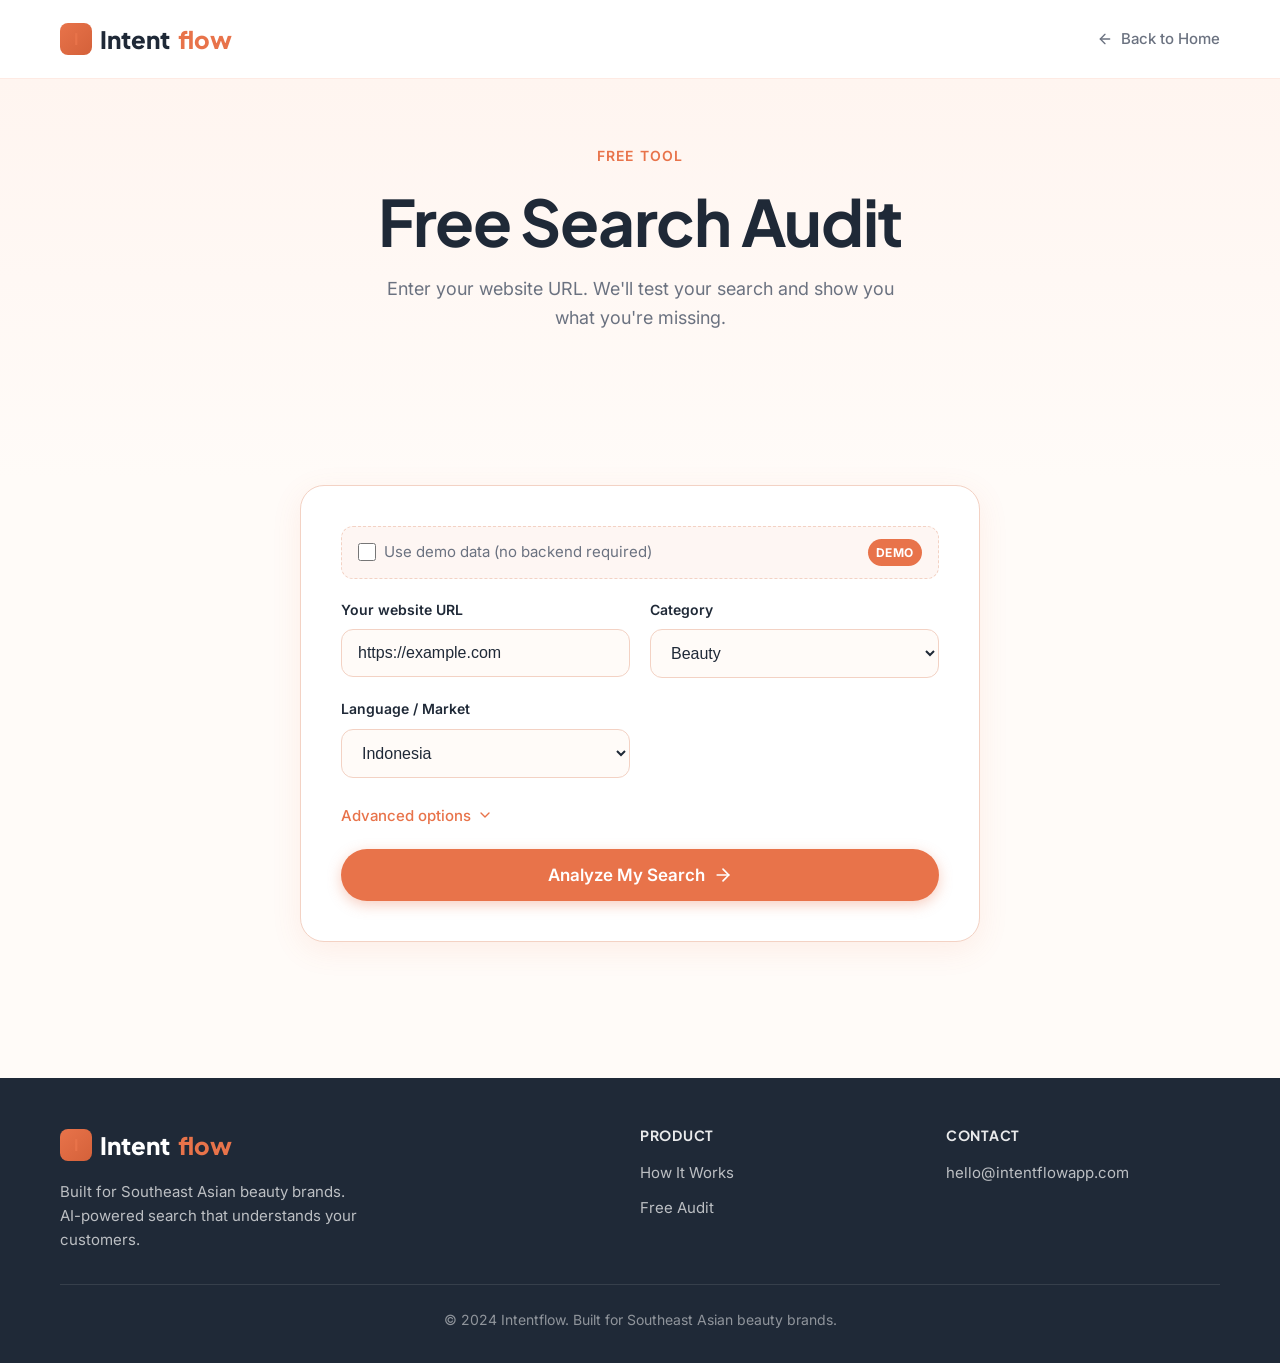
==== audit/index.html @ 1bde2cbb "Update contact email to hello@intentflowapp.com" ====
<!DOCTYPE html>
<html lang="en">
<head>
  <meta charset="UTF-8">
  <meta name="viewport" content="width=device-width, initial-scale=1.0">
  <meta name="description" content="Free search audit for your D2C store. See what your customers can't find and how AI search fixes it.">
  <meta name="keywords" content="search audit, D2C audit, AI search, beauty search">
  <meta name="author" content="Intentflow">
  <meta name="robots" content="index, follow">
  <meta property="og:title" content="Free Search Audit - Intentflow">
  <meta property="og:description" content="Analyze your on-site search performance in seconds.">
  <meta property="og:type" content="website">
  <meta property="og:url" content="https://intentflow.io/audit/">
  <link rel="canonical" href="https://intentflow.io/audit/">
  <link rel="preconnect" href="https://fonts.googleapis.com">
  <link rel="preconnect" href="https://fonts.gstatic.com" crossorigin>
  <link href="https://fonts.googleapis.com/css2?family=Inter:wght@400;500;600;700&family=Plus+Jakarta+Sans:wght@500;600;700;800&display=swap" rel="stylesheet">
  <link rel="stylesheet" href="../css/style.css">
  <style>
    /* Audit page specific styles */
    .audit-header {
      padding: 1.25rem 0;
      border-bottom: 1px solid var(--border-light);
      background: var(--card);
    }

    .audit-header .container {
      display: flex;
      align-items: center;
      justify-content: space-between;
    }

    .back-link {
      display: inline-flex;
      align-items: center;
      gap: 0.5rem;
      font-size: 0.9375rem;
      font-weight: 500;
      color: var(--text-light);
      transition: var(--transition);
    }

    .back-link:hover {
      color: var(--primary);
    }

    .audit-page {
      padding-top: 0;
      min-height: auto;
      background: linear-gradient(180deg, var(--bg-warm) 0%, var(--bg) 40%);
    }

    .audit-hero {
      text-align: center;
      padding: 4rem 0 2.5rem;
    }

    .audit-hero h1 {
      margin-bottom: 0.75rem;
    }

    .audit-hero p {
      font-size: 1.125rem;
      max-width: 520px;
      margin: 0 auto;
    }

    .audit-card {
      background: var(--card);
      border-radius: var(--radius-lg);
      padding: 2rem 1.5rem;
      box-shadow: var(--shadow);
      border: 1px solid var(--border);
      max-width: 680px;
      margin: 0 auto 1.5rem;
    }

    @media (min-width: 768px) {
      .audit-card {
        padding: 2.5rem;
      }
    }

    .demo-toggle {
      display: flex;
      align-items: center;
      gap: 0.5rem;
      margin-bottom: 1.25rem;
      padding: 0.75rem 1rem;
      background: var(--primary-soft);
      border: 1px dashed var(--border);
      border-radius: var(--radius-sm);
      font-size: 0.9375rem;
      color: var(--text-light);
    }

    .demo-toggle input[type="checkbox"] {
      width: 18px;
      height: 18px;
      accent-color: var(--primary);
      cursor: pointer;
    }

    .demo-toggle label {
      cursor: pointer;
      margin: 0;
    }

    .demo-badge {
      display: inline-flex;
      align-items: center;
      gap: 0.35rem;
      background: var(--primary);
      color: white;
      font-size: 0.75rem;
      font-weight: 700;
      text-transform: uppercase;
      letter-spacing: 0.05em;
      padding: 0.25rem 0.5rem;
      border-radius: 100px;
    }

    .advanced-toggle {
      display: inline-flex;
      align-items: center;
      gap: 0.35rem;
      font-size: 0.9375rem;
      font-weight: 500;
      color: var(--primary);
      cursor: pointer;
      margin: 0.5rem 0 1rem;
      background: none;
      border: none;
      padding: 0;
    }

    .advanced-fields {
      display: none;
      animation: slideDown 0.3s ease;
    }

    .advanced-fields.active {
      display: block;
    }

    @keyframes slideDown {
      from {
        opacity: 0;
        transform: translateY(-8px);
      }
      to {
        opacity: 1;
        transform: translateY(0);
      }
    }

    .analyze-btn {
      width: 100%;
      margin-top: 0.5rem;
    }

    /* Progress section */
    .progress-section {
      display: none;
      max-width: 680px;
      margin: 0 auto 1.5rem;
      animation: fadeIn 0.4s ease;
    }

    .progress-section.active {
      display: block;
    }

    @keyframes fadeIn {
      from { opacity: 0; transform: translateY(12px); }
      to { opacity: 1; transform: translateY(0); }
    }

    .progress-card {
      background: var(--card);
      border-radius: var(--radius-lg);
      padding: 1.75rem 1.5rem;
      box-shadow: var(--shadow);
      border: 1px solid var(--border);
    }

    .progress-header {
      display: flex;
      align-items: center;
      justify-content: space-between;
      margin-bottom: 1rem;
    }

    .progress-title {
      font-weight: 700;
      color: var(--text);
    }

    .progress-count {
      font-size: 0.875rem;
      color: var(--text-light);
      font-weight: 600;
    }

    .progress-bar {
      width: 100%;
      height: 10px;
      background: var(--bg);
      border-radius: 100px;
      overflow: hidden;
      margin-bottom: 1.25rem;
    }

    .progress-fill {
      height: 100%;
      background: linear-gradient(90deg, var(--primary) 0%, var(--primary-dark) 100%);
      border-radius: 100px;
      transition: width 0.4s cubic-bezier(0.4, 0, 0.2, 1);
      width: 0%;
    }

    .current-query {
      display: flex;
      align-items: center;
      gap: 0.75rem;
      margin-bottom: 1.25rem;
      padding: 0.875rem 1rem;
      background: var(--bg);
      border-radius: var(--radius-sm);
      border: 1px solid var(--border-light);
    }

    .query-spinner {
      width: 20px;
      height: 20px;
      border: 2px solid var(--border);
      border-top-color: var(--primary);
      border-radius: 50%;
      animation: spin 0.8s linear infinite;
      flex-shrink: 0;
    }

    .current-query-text {
      font-size: 0.9375rem;
      color: var(--text);
    }

    .current-query-text strong {
      color: var(--primary);
    }

    .tested-queries {
      display: grid;
      grid-template-columns: repeat(2, 1fr);
      gap: 0.75rem;
    }

    @media (min-width: 768px) {
      .tested-queries {
        grid-template-columns: repeat(3, 1fr);
      }
    }

    .query-chip {
      display: flex;
      align-items: center;
      gap: 0.5rem;
      padding: 0.5rem 0.75rem;
      background: var(--bg);
      border-radius: var(--radius-sm);
      font-size: 0.8125rem;
      color: var(--text);
      border: 1px solid var(--border-light);
      transition: var(--transition);
      opacity: 0;
      transform: scale(0.95);
    }

    .query-chip.active {
      opacity: 1;
      transform: scale(1);
    }

    .query-chip.found {
      background: rgba(34, 197, 94, 0.08);
      border-color: rgba(34, 197, 94, 0.2);
    }

    .query-chip.missing {
      background: rgba(220, 38, 38, 0.06);
      border-color: rgba(220, 38, 38, 0.15);
    }

    .query-chip .icon {
      font-size: 0.875rem;
    }

    /* Results section */
    .results-section {
      display: none;
      max-width: 900px;
      margin: 0 auto;
      animation: fadeIn 0.5s ease;
    }

    .results-section.active {
      display: block;
    }

    .score-board {
      display: flex;
      flex-direction: column;
      align-items: center;
      justify-content: center;
      gap: 1.5rem;
      padding: 2rem 1.5rem;
      background: var(--card);
      border-radius: var(--radius-lg);
      box-shadow: var(--shadow);
      border: 1px solid var(--border);
      margin-bottom: 1.5rem;
    }

    @media (min-width: 768px) {
      .score-board {
        flex-direction: row;
        gap: 2.5rem;
      }
    }

    .score-circle {
      width: 160px;
      height: 160px;
      border-radius: 50%;
      display: flex;
      flex-direction: column;
      align-items: center;
      justify-content: center;
      text-align: center;
      border: 8px solid;
      flex-shrink: 0;
    }

    .score-circle.low {
      border-color: #FEE2E2;
      background: #FEF2F2;
    }

    .score-circle.low .score-value {
      color: #DC2626;
    }

    .score-circle.high {
      border-color: #D1FAE5;
      background: #ECFDF5;
    }

    .score-circle.high .score-value {
      color: #059669;
    }

    .score-value {
      font-family: var(--font-display);
      font-size: 3rem;
      font-weight: 800;
      line-height: 1;
    }

    .score-label {
      font-size: 0.875rem;
      font-weight: 600;
      color: var(--text-light);
      margin-top: 0.5rem;
    }

    .score-arrow {
      font-size: 2.5rem;
      color: var(--primary);
      display: flex;
      align-items: center;
    }

    .score-improvement {
      text-align: center;
    }

    .score-improvement .value {
      font-family: var(--font-display);
      font-size: 2rem;
      font-weight: 800;
      color: var(--primary);
    }

    .score-improvement .label {
      font-size: 0.875rem;
      color: var(--text-light);
      font-weight: 600;
    }

    .result-summary-card {
      background: var(--card);
      border-radius: var(--radius);
      padding: 1.5rem;
      box-shadow: var(--shadow-sm);
      border: 1px solid var(--border);
      margin-bottom: 1.5rem;
    }

    .result-summary-card h3 {
      margin-bottom: 0.75rem;
      font-size: 1.125rem;
    }

    .result-summary-card p {
      font-size: 0.9375rem;
      color: var(--text-light);
    }

    /* Matrix table */
    .matrix-section {
      background: var(--card);
      border-radius: var(--radius-lg);
      padding: 1.5rem;
      box-shadow: var(--shadow);
      border: 1px solid var(--border);
      margin-bottom: 1.5rem;
      overflow: hidden;
    }

    .matrix-section h3 {
      margin-bottom: 1.25rem;
    }

    .matrix-table {
      width: 100%;
      border-collapse: collapse;
      font-size: 0.875rem;
    }

    .matrix-table th,
    .matrix-table td {
      padding: 0.875rem 0.75rem;
      text-align: left;
      border-bottom: 1px solid var(--border-light);
    }

    .matrix-table th {
      font-weight: 700;
      color: var(--text);
      background: var(--bg);
      font-size: 0.8125rem;
      text-transform: uppercase;
      letter-spacing: 0.03em;
    }

    .matrix-table tr.highlight {
      background: #FEF2F2;
    }

    .matrix-table tr.highlight td {
      border-bottom-color: #FECACA;
    }

    .matrix-table td {
      color: var(--text-light);
    }

    .matrix-table .query-cell {
      font-weight: 600;
      color: var(--text);
    }

    .type-badge {
      display: inline-block;
      padding: 0.25rem 0.5rem;
      border-radius: 100px;
      font-size: 0.75rem;
      font-weight: 600;
    }

    .type-brand {
      background: rgba(232, 115, 74, 0.12);
      color: var(--primary-dark);
    }

    .type-category {
      background: rgba(59, 130, 246, 0.12);
      color: #1D4ED8;
    }

    .type-scenario {
      background: rgba(16, 185, 129, 0.12);
      color: #047857;
    }

    .status-found {
      color: #059669;
      font-weight: 600;
    }

    .status-missing {
      color: #DC2626;
      font-weight: 600;
    }

    .enhanced-info {
      max-width: 180px;
      white-space: nowrap;
      overflow: hidden;
      text-overflow: ellipsis;
    }

    @media (max-width: 767px) {
      .matrix-table {
        font-size: 0.8125rem;
      }

      .matrix-table th,
      .matrix-table td {
        padding: 0.75rem 0.5rem;
      }

      .enhanced-info {
        max-width: 100px;
      }
    }

    /* Action section */
    .action-section {
      display: none;
      background: linear-gradient(135deg, var(--primary) 0%, var(--primary-dark) 100%);
      border-radius: var(--radius-lg);
      padding: 2.5rem 1.5rem;
      color: white;
      text-align: center;
      margin-bottom: 3rem;
      animation: fadeIn 0.5s ease;
    }

    .action-section.active {
      display: block;
    }

    .action-section h2 {
      color: white;
      margin-bottom: 0.75rem;
    }

    .action-section p {
      color: rgba(255, 255, 255, 0.85);
      margin-bottom: 1.5rem;
    }

    .action-form {
      display: flex;
      flex-direction: column;
      gap: 0.75rem;
      max-width: 420px;
      margin: 0 auto;
    }

    @media (min-width: 768px) {
      .action-form {
        flex-direction: row;
      }
    }

    .action-form input {
      flex: 1;
      padding: 0.875rem 1rem;
      border: none;
      border-radius: 100px;
      font-size: 1rem;
      outline: none;
    }

    .action-form input::placeholder {
      color: var(--text-muted);
    }

    .action-form button {
      padding: 0.875rem 1.5rem;
      background: white;
      color: var(--primary);
      border-radius: 100px;
      font-weight: 700;
      font-size: 1rem;
      transition: var(--transition);
      white-space: nowrap;
    }

    .action-form button:hover {
      transform: translateY(-2px);
      box-shadow: 0 6px 20px rgba(0, 0, 0, 0.15);
    }

    .action-note {
      font-size: 0.8125rem;
      color: rgba(255, 255, 255, 0.7);
      margin-top: 1rem;
    }

    .action-message {
      margin-top: 1rem;
      padding: 0.75rem 1rem;
      border-radius: var(--radius-sm);
      font-weight: 500;
      display: none;
    }

    .action-message.success {
      display: block;
      background: rgba(255, 255, 255, 0.2);
    }

    .action-message.error {
      display: block;
      background: rgba(220, 38, 38, 0.3);
    }

    /* Demo banner */
    .demo-banner {
      display: none;
      background: linear-gradient(90deg, #FEF3C7 0%, #FDE68A 100%);
      border: 1px solid #F59E0B;
      border-radius: var(--radius-sm);
      padding: 0.75rem 1rem;
      margin-bottom: 1.5rem;
      font-size: 0.9375rem;
      color: #92400E;
      font-weight: 500;
    }

    .demo-banner.active {
      display: block;
    }

    /* Enhanced results product cards */
    .enhanced-cards-section {
      margin-top: 2rem;
    }

    .enhanced-cards-section h3 {
      margin-bottom: 1rem;
      font-size: 1.25rem;
    }

    .enhanced-query-group {
      margin-bottom: 2rem;
    }

    .enhanced-query-title {
      font-size: 1rem;
      font-weight: 600;
      margin-bottom: 0.75rem;
      color: var(--text);
    }

    .enhanced-cards-grid {
      display: grid;
      grid-template-columns: repeat(auto-fill, minmax(180px, 1fr));
      gap: 1rem;
    }

    .enhanced-product-card {
      position: relative;
      background: var(--card);
      border: 1px solid var(--border);
      border-radius: var(--radius-md);
      overflow: hidden;
      box-shadow: var(--shadow-sm);
      transition: transform 0.2s, box-shadow 0.2s;
    }

    .enhanced-product-card:hover {
      transform: translateY(-2px);
      box-shadow: var(--shadow);
    }

    .enhanced-product-image {
      width: 100%;
      height: 140px;
      object-fit: cover;
      background: #f3f4f6;
      display: block;
    }

    .enhanced-product-body {
      padding: 0.875rem;
    }

    .enhanced-product-title {
      font-size: 0.875rem;
      font-weight: 600;
      margin: 0 0 0.25rem;
      line-height: 1.4;
      display: -webkit-box;
      -webkit-line-clamp: 2;
      -webkit-box-orient: vertical;
      overflow: hidden;
    }

    .enhanced-product-price {
      font-size: 0.9375rem;
      font-weight: 700;
      color: var(--text);
    }

    .ai-optimized-badge {
      position: absolute;
      top: 8px;
      right: 8px;
      background: #FFF3E0;
      color: #E8734A;
      padding: 4px 8px;
      border-radius: 8px;
      font-size: 0.75rem;
      font-weight: 600;
      z-index: 2;
    }
  </style>
  <title>Free Search Audit - Intentflow</title>
</head>
<body>
  <!-- Header -->
  <header class="audit-header">
    <div class="container">
      <a href="../index.html" class="logo">
        <span class="logo-icon">I</span>
        Intent<span>flow</span>
      </a>
      <a href="../index.html" class="back-link">
        <svg width="16" height="16" viewBox="0 0 24 24" fill="none" stroke="currentColor" stroke-width="2" stroke-linecap="round" stroke-linejoin="round">
          <path d="M19 12H5"/>
          <path d="M12 19l-7-7 7-7"/>
        </svg>
        Back to Home
      </a>
    </div>
  </header>

  <main class="audit-page">
    <!-- Hero -->
    <section class="audit-hero">
      <div class="container">
        <span class="section-label">Free Tool</span>
        <h1>Free Search Audit</h1>
        <p>Enter your website URL. We'll test your search and show you what you're missing.</p>
      </div>
    </section>

    <!-- Input Form -->
    <section class="audit-input" id="audit">
      <div class="container">
        <div class="audit-card">
          <div class="demo-toggle">
            <input type="checkbox" id="demoMode" name="demoMode">
            <label for="demoMode">Use demo data (no backend required)</label>
            <span class="demo-badge" style="margin-left: auto;">Demo</span>
          </div>

          <form id="auditForm">
            <div class="form-row">
              <div class="form-group" style="flex: 2;">
                <label for="siteUrl">Your website URL</label>
                <input type="url" id="siteUrl" name="siteUrl" placeholder="https://yourstore.com" required value="https://example.com">
              </div>
              <div class="form-group">
                <label for="category">Category</label>
                <select id="category" name="category" required>
                  <option value="beauty" selected>Beauty</option>
                  <option value="fashion">Fashion</option>
                  <option value="home">Home & Living</option>
                </select>
              </div>
            </div>

            <div class="form-row">
              <div class="form-group">
                <label for="market">Language / Market</label>
                <select id="market" name="market" required>
                  <option value="id" selected>Indonesia</option>
                  <option value="th">Thailand</option>
                  <option value="vn">Vietnam</option>
                </select>
              </div>
              <div class="form-group" style="display: none;">
                <label for="apiEndpoint">API Endpoint</label>
                <input type="url" id="apiEndpoint" name="apiEndpoint" value="https://intentflow-engine-production.up.railway.app/api/audit/report" placeholder="https://your-api.com/api/audit/report">
              </div>
            </div>

            <button type="button" class="advanced-toggle" id="advancedToggle">
              <span>Advanced options</span>
              <svg width="16" height="16" viewBox="0 0 24 24" fill="none" stroke="currentColor" stroke-width="2" stroke-linecap="round" stroke-linejoin="round" class="advanced-icon">
                <path d="M6 9l6 6 6-6"/>
              </svg>
            </button>

            <div class="advanced-fields" id="advancedFields">
              <div class="form-group">
                <label for="searchUrlPattern">Search URL Pattern (optional)</label>
                <input type="text" id="searchUrlPattern" name="searchUrlPattern" placeholder="https://yourstore.com/search?q={query}">
                <p style="font-size: 0.812rem; color: var(--text-muted); margin-top: 0.375rem;">Only needed if your search URL differs from the common patterns like /search?q=.</p>
              </div>
            </div>

            <button type="submit" class="btn btn-primary btn-large analyze-btn" id="analyzeBtn">
              Analyze My Search
              <svg width="20" height="20" viewBox="0 0 24 24" fill="none" stroke="currentColor" stroke-width="2" stroke-linecap="round" stroke-linejoin="round">
                <path d="M5 12h14"/>
                <path d="M12 5l7 7-7 7"/>
              </svg>
            </button>
          </form>

          <div class="form-message" id="formMessage" style="margin-top: 1rem;"></div>
        </div>
      </div>
    </section>

    <!-- Progress Section -->
    <section class="progress-section" id="progressSection">
      <div class="container">
        <div class="progress-card">
          <div class="progress-header">
            <span class="progress-title">Analyzing your search...</span>
            <span class="progress-count" id="progressCount">0/13</span>
          </div>
          <div class="progress-bar">
            <div class="progress-fill" id="progressFill"></div>
          </div>
          <div class="current-query" id="currentQuery">
            <div class="query-spinner"></div>
            <span class="current-query-text">Preparing audit...</span>
          </div>
          <div class="tested-queries" id="testedQueries"></div>
        </div>
      </div>
    </section>

    <!-- Results Section -->
    <section class="results-section" id="resultsSection">
      <div class="container">
        <div class="demo-banner" id="demoBanner" style="display: none;">
          ⚠️ Showing demo results. Connect a real backend API to audit your actual website.
        </div>

        <div class="score-board">
          <div class="score-circle low" id="currentScoreCircle">
            <span class="score-value" id="currentScoreValue">-</span>
            <span class="score-label">Current Score</span>
          </div>
          <div class="score-arrow">
            <svg width="48" height="48" viewBox="0 0 24 24" fill="none" stroke="currentColor" stroke-width="2" stroke-linecap="round" stroke-linejoin="round">
              <path d="M5 12h14"/>
              <path d="M12 5l7 7-7 7"/>
            </svg>
          </div>
          <div class="score-circle high" id="enhancedScoreCircle">
            <span class="score-value" id="enhancedScoreValue">-</span>
            <span class="score-label">Enhanced Score</span>
          </div>
          <div class="score-improvement">
            <div class="value" id="improvementValue">-</div>
            <div class="label">Improvement</div>
          </div>
        </div>

        <div class="result-summary-card">
          <h3>Word Library Estimate</h3>
          <p id="libraryEstimate">Calculating...</p>
        </div>

        <div class="matrix-section">
          <h3>Detailed Test Matrix</h3>
          <div style="overflow-x: auto;">
            <table class="matrix-table">
              <thead>
                <tr>
                  <th>Query</th>
                  <th>Type</th>
                  <th>Original Results</th>
                  <th>Status</th>
                  <th>Enhanced Results</th>
                </tr>
              </thead>
              <tbody id="matrixTableBody"></tbody>
            </table>
          </div>
        </div>

        <div class="enhanced-cards-section" id="enhancedCardsSection">
          <h3>Enhanced Result Previews</h3>
          <div id="enhancedCardsContainer"></div>
        </div>
      </div>
    </section>

    <!-- Action Section -->
    <section class="action-section" id="actionSection">
      <div class="container">
        <h2>Want to fix this?</h2>
        <p>We'll email you the complete report with actionable recommendations.</p>
        <form class="action-form" id="actionForm">
          <input type="email" id="reportEmail" placeholder="you@company.com" required>
          <button type="submit" id="sendReportBtn">Send Me the Full Report</button>
        </form>
        <p class="action-note">No spam. Unsubscribe anytime.</p>
        <div class="action-message" id="actionMessage"></div>
      </div>
    </section>
  </main>

  <!-- Footer -->
  <footer class="footer">
    <div class="container">
      <div class="footer-grid">
        <div class="footer-brand">
          <a href="../index.html" class="logo">
            <span class="logo-icon">I</span>
            Intent<span>flow</span>
          </a>
          <p>Built for Southeast Asian beauty brands. AI-powered search that understands your customers.</p>
        </div>
        <div class="footer-nav">
          <h4 class="footer-title">Product</h4>
          <ul class="footer-links">
            <li><a href="../index.html#how-it-works">How It Works</a></li>
            <li><a href="../index.html#audit">Free Audit</a></li>
          </ul>
        </div>
        <div class="footer-contact">
          <h4 class="footer-title">Contact</h4>
          <ul class="footer-links">
            <li><a href="mailto:hello@intentflowapp.com">hello@intentflowapp.com</a></li>
          </ul>
        </div>
      </div>
      <div class="footer-bottom">
        <p>© 2024 Intentflow. Built for Southeast Asian beauty brands.</p>
      </div>
    </div>
  </footer>

  <script src="../js/main.js"></script>
  <script>
    (function () {
      'use strict';

      // Demo / fallback data
      const DEMO_RESULT = {
        site_url: 'https://example.com',
        audit_time: new Date().toISOString(),
        score: {
          current: 35,
          enhanced: 85,
          improvement: '+50',
          level: 'poor'
        },
        word_library_estimate: 'medium',
        contact_priority: 'high',
        test_results: [
          { level: 'L1', query: 'Somethinc', original_found: true, original_count: 8, enhanced_count: 2, issue: false, enhanced_items: [
            { title: 'Somethinc 5% Niacinamide Barrier Serum', price: 'Rp 149.000', image: 'https://placehold.co/300x200/f3e8ff/7c3aed?text=Somethinc', match_type: 'exact' },
            { title: 'Somethinc Bakuchiol Skinpair Oil Serum', price: 'Rp 189.000', image: 'https://placehold.co/300x200/e0e7ff/4338ca?text=Somethinc', match_type: 'exact' }
          ]},
          { level: 'L1', query: 'Wardah', original_found: true, original_count: 12, enhanced_count: 1, issue: false, enhanced_items: [
            { title: 'Wardah UV Shield SPF 50', price: 'Rp 79.000', image: 'https://placehold.co/300x200/dcfce7/15803d?text=Wardah', match_type: 'exact' }
          ]},
          { level: 'L1', query: 'Make Over', original_found: false, original_count: 0, enhanced_count: 1, issue: true, enhanced_items: [
            { title: 'Make Over Lip Cream', price: 'Rp 129.000', image: 'https://placehold.co/300x200/fce7f3/be185d?text=Make+Over', match_type: 'fallback_recommend' }
          ]},
          { level: 'L2', query: 'serum', original_found: true, original_count: 24, enhanced_count: 2, issue: false, enhanced_items: [
            { title: 'Vitamin C Anti Oxidant Serum', price: 'Rp 159.000', image: 'https://placehold.co/300x200/ffedd5/ea580c?text=Serum', match_type: 'exact' },
            { title: 'Niacinamide 10% + Zinc 1%', price: 'Rp 129.000', image: 'https://placehold.co/300x200/e0f2fe/0284c7?text=Serum', match_type: 'exact' }
          ]},
          { level: 'L2', query: 'moisturizer', original_found: true, original_count: 18, enhanced_count: 1, issue: false, enhanced_items: [
            { title: 'Hydrating Moisturizer Ceramide', price: 'Rp 119.000', image: 'https://placehold.co/300x200/fef3c7/ca8a04?text=Moisturizer', match_type: 'exact' }
          ]},
          { level: 'L2', query: 'sunscreen', original_found: true, original_count: 15, enhanced_count: 2, issue: false, enhanced_items: [
            { title: 'Sunscreen SPF 50 PA++++', price: 'Rp 119.000', image: 'https://placehold.co/300x200/fde68a/a16207?text=Sunscreen', match_type: 'exact' },
            { title: 'Hydrating UV Essence SPF 30', price: 'Rp 99.000', image: 'https://placehold.co/300x200/fef9c3/a16207?text=Sunscreen', match_type: 'exact' }
          ]},
          { level: 'L2', query: 'toner', original_found: true, original_count: 9, enhanced_count: 1, issue: false, enhanced_items: [
            { title: 'AHA BHA Exfoliating Toner', price: 'Rp 109.000', image: 'https://placehold.co/300x200/e0e7ff/4338ca?text=Toner', match_type: 'exact' }
          ]},
          { level: 'L2', query: 'cleanser', original_found: true, original_count: 11, enhanced_count: 2, issue: false, enhanced_items: [
            { title: 'Low pH Gentle Cleanser', price: 'Rp 79.000', image: 'https://placehold.co/300x200/ecfccb/65a30d?text=Cleanser', match_type: 'exact' },
            { title: 'Salicylic Acid Cleanser', price: 'Rp 89.000', image: 'https://placehold.co/300x200/dcfce7/15803d?text=Cleanser', match_type: 'exact' }
          ]},
          { level: 'L3', query: 'kulit kusam', original_found: false, original_count: 0, enhanced_count: 3, issue: true, enhanced_items: [
            { title: 'Vitamin C Brightening Serum', price: 'Rp 159.000', image: 'https://placehold.co/300x200/ffedd5/ea580c?text=Brightening', match_type: 'semantic_rewritten' },
            { title: 'Niacinamide 10% + Zinc 1%', price: 'Rp 129.000', image: 'https://placehold.co/300x200/e0f2fe/0284c7?text=Brightening', match_type: 'semantic_rewritten' },
            { title: 'Brightening Moisturizer Gel', price: 'Rp 109.000', image: 'https://placehold.co/300x200/fef3c7/ca8a04?text=Brightening', match_type: 'semantic_rewritten' }
          ]},
          { level: 'L3', query: 'bruntusan', original_found: false, original_count: 0, enhanced_count: 2, issue: true, enhanced_items: [
            { title: 'Salicylic Acid Cleanser', price: 'Rp 89.000', image: 'https://placehold.co/300x200/dcfce7/15803d?text=Acne', match_type: 'semantic_rewritten' },
            { title: 'Tea Tree Acne Spot Gel', price: 'Rp 75.000', image: 'https://placehold.co/300x200/dcfce7/15803d?text=Acne', match_type: 'semantic_rewritten' }
          ]},
          { level: 'L3', query: 'pori-pori', original_found: false, original_count: 0, enhanced_count: 1, issue: true, enhanced_items: [
            { title: 'Pore Minimizing Toner', price: 'Rp 115.000', image: 'https://placehold.co/300x200/e0e7ff/4338ca?text=Pore', match_type: 'semantic_rewritten' }
          ]},
          { level: 'L3', query: 'anti aging', original_found: false, original_count: 0, enhanced_count: 2, issue: true, enhanced_items: [
            { title: 'Retinol Night Serum', price: 'Rp 199.000', image: 'https://placehold.co/300x200/f3e8ff/7c3aed?text=Anti+Aging', match_type: 'semantic_rewritten' },
            { title: 'Peptide Firming Moisturizer', price: 'Rp 169.000', image: 'https://placehold.co/300x200/f3e8ff/7c3aed?text=Anti+Aging', match_type: 'semantic_rewritten' }
          ]},
          { level: 'L3', query: 'mencerahkan', original_found: false, original_count: 0, enhanced_count: 1, issue: true, enhanced_items: [
            { title: 'Brightening Vitamin C Moisturizer', price: 'Rp 149.000', image: 'https://placehold.co/300x200/ffedd5/ea580c?text=Brightening', match_type: 'semantic_rewritten' }
          ]}
        ],
        summary: '测试 13 个词，6 个原站搜不到。其中 1 个品牌词（L1）搜不到，属于高危流失场景。5 个场景/功效词（L3）搜不到，这是用户最核心的痛点表达。接入增强搜索后，预计搜索健康度从 35 分提升到 85 分。'
      };

      const LEVEL_LABELS = {
        'L1': 'Brand',
        'L2': 'Category',
        'L3': 'Scenario'
      };

      const LEVEL_BADGES = {
        'L1': 'type-brand',
        'L2': 'type-category',
        'L3': 'type-scenario'
      };

      const LIBRARY_ESTIMATES = {
        low: {
          label: 'small scale',
          description: 'Your current search is mostly working. A small supplement of synonym and slang mappings should close the remaining gaps.'
        },
        medium: {
          label: 'medium scale',
          description: 'Based on your SKU mix and search gaps, a medium-sized custom word library will capture the missed category and scenario queries.'
        },
        high: {
          label: 'large scale',
          description: 'Your site has broad search blind spots. A comprehensive custom library (1000+ mappings) is recommended to recover the missed traffic.'
        }
      };

      // DOM elements
      const auditForm = document.getElementById('auditForm');
      const analyzeBtn = document.getElementById('analyzeBtn');
      const advancedToggle = document.getElementById('advancedToggle');
      const advancedFields = document.getElementById('advancedFields');
      const progressSection = document.getElementById('progressSection');
      const progressFill = document.getElementById('progressFill');
      const progressCount = document.getElementById('progressCount');
      const currentQueryEl = document.querySelector('#currentQuery .current-query-text');
      const testedQueriesEl = document.getElementById('testedQueries');
      const resultsSection = document.getElementById('resultsSection');
      const demoBanner = document.getElementById('demoBanner');
      const demoModeCheckbox = document.getElementById('demoMode');
      const formMessage = document.getElementById('formMessage');
      const actionSection = document.getElementById('actionSection');
      const actionForm = document.getElementById('actionForm');

      let isRunning = false;
      let lastReportData = null;

      // Advanced toggle
      if (advancedToggle) {
        advancedToggle.addEventListener('click', () => {
          advancedFields.classList.toggle('active');
          const icon = advancedToggle.querySelector('.advanced-icon');
          if (advancedFields.classList.contains('active')) {
            icon.style.transform = 'rotate(180deg)';
          } else {
            icon.style.transform = 'rotate(0deg)';
          }
        });
      }

      function showFormMessage(message, type) {
        formMessage.textContent = message;
        formMessage.className = 'form-message ' + type;
      }

      function clearFormMessage() {
        formMessage.className = 'form-message';
        formMessage.textContent = '';
      }

      // Main audit flow
      auditForm.addEventListener('submit', async function (e) {
        e.preventDefault();
        if (isRunning) return;

        const siteUrl = document.getElementById('siteUrl').value.trim();
        const category = document.getElementById('category').value;
        const market = document.getElementById('market').value;
        const searchUrlPattern = document.getElementById('searchUrlPattern').value.trim();
        const apiEndpoint = document.getElementById('apiEndpoint').value.trim();
        const useDemo = demoModeCheckbox.checked;

        if (!siteUrl) {
          showFormMessage('Please enter your website URL.', 'error');
          return;
        }

        isRunning = true;
        clearFormMessage();
        resultsSection.classList.remove('active');
        actionSection.classList.remove('active');
        progressSection.classList.add('active');
        testedQueriesEl.innerHTML = '';
        progressFill.style.width = '0%';
        progressCount.textContent = '0/13';
        currentQueryEl.innerHTML = 'Preparing audit...';

        const originalBtnText = analyzeBtn.innerHTML;
        analyzeBtn.disabled = true;
        analyzeBtn.innerHTML = '<span class="spinner"></span> Analyzing...';

        try {
          let data;
          let isDemo = useDemo;

          if (!useDemo) {
            try {
              const payload = {
                site_url: siteUrl,
                category: category,
                market: market
              };
              if (searchUrlPattern) payload.search_url_pattern = searchUrlPattern;

              const response = await fetch(apiEndpoint, {
                method: 'POST',
                headers: { 'Content-Type': 'application/json' },
                body: JSON.stringify(payload)
              });

              if (!response.ok) {
                const err = await response.json().catch(() => ({}));
                throw new Error(err.detail?.error || `API returned ${response.status}`);
              }

              data = await response.json();
            } catch (apiError) {
              console.warn('API call failed, falling back to demo data:', apiError);
              isDemo = true;
              data = buildDemoResult(siteUrl, category, market);
            }
          } else {
            data = buildDemoResult(siteUrl, category, market);
          }

          // Animate progress through each test word
          await animateProgress(data.test_results);

          // Render final results
          renderResults(data, isDemo);
        } catch (error) {
          console.error('Audit failed:', error);
          showFormMessage('Audit failed: ' + error.message, 'error');
          progressSection.classList.remove('active');
        } finally {
          isRunning = false;
          analyzeBtn.disabled = false;
          analyzeBtn.innerHTML = originalBtnText;
        }
      });

      function buildDemoResult(siteUrl, category, market) {
        // Clone demo result and customize a bit based on inputs
        const result = JSON.parse(JSON.stringify(DEMO_RESULT));
        result.site_url = siteUrl;
        result.category = category;
        result.market = market;
        result.audit_time = new Date().toISOString();
        return result;
      }

      function animateProgress(testResults) {
        return new Promise((resolve) => {
          let index = 0;
          const total = testResults.length;

          const interval = setInterval(() => {
            if (index >= total) {
              clearInterval(interval);
              resolve();
              return;
            }

            const result = testResults[index];
            const percent = Math.round(((index + 1) / total) * 100);
            progressFill.style.width = percent + '%';
            progressCount.textContent = `${index + 1}/${total}`;
            currentQueryEl.innerHTML = `Testing <strong>"${result.query}"</strong>...`;

            addQueryChip(result);

            index++;
          }, 350); // 350ms per query for smooth animation
        });
      }

      function addQueryChip(result) {
        const chip = document.createElement('div');
        chip.className = 'query-chip ' + (result.original_found ? 'found' : 'missing');
        chip.innerHTML = `
          <span class="icon">${result.original_found ? '✅' : '❌'}</span>
          <span>${result.query}</span>
        `;
        testedQueriesEl.appendChild(chip);
        // Trigger reflow for animation
        void chip.offsetWidth;
        chip.classList.add('active');
      }

      function renderResults(data, isDemo) {
        lastReportData = data;
        progressSection.classList.remove('active');
        resultsSection.classList.add('active');
        actionSection.classList.add('active');

        if (isDemo) {
          demoBanner.classList.add('active');
        } else {
          demoBanner.classList.remove('active');
        }

        // Score circles
        const currentScore = data.score.current;
        const enhancedScore = data.score.enhanced;
        const improvement = data.score.improvement;

        document.getElementById('currentScoreValue').textContent = currentScore;
        document.getElementById('enhancedScoreValue').textContent = enhancedScore;
        document.getElementById('improvementValue').textContent = improvement;

        const currentCircle = document.getElementById('currentScoreCircle');
        const enhancedCircle = document.getElementById('enhancedScoreCircle');

        currentCircle.className = 'score-circle ' + (currentScore >= 60 ? 'high' : 'low');
        enhancedCircle.className = 'score-circle ' + (enhancedScore >= 60 ? 'high' : 'low');

        // Library estimate
        const estimate = LIBRARY_ESTIMATES[data.word_library_estimate] || LIBRARY_ESTIMATES.medium;
        document.getElementById('libraryEstimate').innerHTML =
          `We estimate a <strong>${estimate.label}</strong> custom word library optimization is needed. ${estimate.description}`;

        // Matrix table
        const tbody = document.getElementById('matrixTableBody');
        tbody.innerHTML = '';

        data.test_results.forEach((result) => {
          const row = document.createElement('tr');
          if (!result.original_found) {
            row.classList.add('highlight');
          }

          const enhancedTitle = result.enhanced_items && result.enhanced_items.length > 0
            ? result.enhanced_items[0].title
            : '-';

          row.innerHTML = `
            <td class="query-cell">${result.query}</td>
            <td><span class="type-badge ${LEVEL_BADGES[result.level]}">${LEVEL_LABELS[result.level]}</span></td>
            <td>${result.original_count}</td>
            <td class="${result.original_found ? 'status-found' : 'status-missing'}">${result.original_found ? 'Found' : 'Missing'}</td>
            <td><div class="enhanced-info" title="${enhancedTitle}">${result.enhanced_count} ${enhancedTitle !== '-' ? '— ' + enhancedTitle : ''}</div></td>
          `;
          tbody.appendChild(row);
        });

        // Render enhanced result product cards
        renderEnhancedCards(data.test_results);

        // Scroll to results
        resultsSection.scrollIntoView({ behavior: 'smooth', block: 'start' });
      }

      function renderEnhancedCards(testResults) {
        const container = document.getElementById('enhancedCardsContainer');
        if (!container) return;
        container.innerHTML = '';

        testResults.forEach((result) => {
          if (!result.enhanced_items || result.enhanced_items.length === 0) return;

          const group = document.createElement('div');
          group.className = 'enhanced-query-group';

          const title = document.createElement('div');
          title.className = 'enhanced-query-title';
          title.textContent = `Query: "${result.query}"`;
          group.appendChild(title);

          const grid = document.createElement('div');
          grid.className = 'enhanced-cards-grid';

          result.enhanced_items.forEach((item) => {
            const card = document.createElement('div');
            card.className = 'enhanced-product-card';

            const badge = (item.match_type === 'semantic_rewritten' || item.match_type === 'fallback_recommend')
              ? '<div class="ai-optimized-badge">✨ AI Optimized</div>'
              : '';

            card.innerHTML = `
              ${badge}
              <img class="enhanced-product-image" src="${escapeHtml(item.image || 'https://placehold.co/300x200/e0e0e0/666?text=No+Image')}" alt="${escapeHtml(item.title || '')}" onerror="this.src='https://placehold.co/300x200/e0e0e0/666?text=No+Image'">
              <div class="enhanced-product-body">
                <div class="enhanced-product-title">${escapeHtml(item.title || '')}</div>
                <div class="enhanced-product-price">${escapeHtml(item.price || '')}</div>
              </div>
            `;
            grid.appendChild(card);
          });

          group.appendChild(grid);
          container.appendChild(group);
        });
      }

      function escapeHtml(str) {
        if (str == null) return '';
        return String(str)
          .replace(/&/g, '&amp;')
          .replace(/</g, '&lt;')
          .replace(/>/g, '&gt;')
          .replace(/"/g, '&quot;')
          .replace(/'/g, '&#39;');
      }

      // Report email action
      if (actionForm) {
        actionForm.addEventListener('submit', async function (e) {
          e.preventDefault();
          const email = document.getElementById('reportEmail').value.trim();
          const btn = document.getElementById('sendReportBtn');
          const message = document.getElementById('actionMessage');

          if (!email || !/^[^\s@]+@[^\s@]+\.[^\s@]+$/.test(email)) {
            message.textContent = 'Please enter a valid email address.';
            message.className = 'action-message error';
            return;
          }

          const originalText = btn.textContent;
          btn.disabled = true;
          btn.textContent = 'Sending...';
          message.className = 'action-message';
          message.textContent = '';

          const reportEndpoint = deriveReportEndpoint();
          const payload = {
            email: email,
            site_url: lastReportData ? lastReportData.site_url : document.getElementById('siteUrl').value.trim(),
            score: lastReportData ? lastReportData.score : null,
            word_library_estimate: lastReportData ? lastReportData.word_library_estimate : null,
            test_results: lastReportData ? lastReportData.test_results : [],
            summary: lastReportData ? lastReportData.summary : null,
          };

          try {
            const response = await fetch(reportEndpoint, {
              method: 'POST',
              headers: { 'Content-Type': 'application/json' },
              body: JSON.stringify(payload),
            });

            if (response.ok) {
              const result = await response.json().catch(() => ({}));
              message.textContent = result.message || 'Thanks! Your full report has been sent to ' + email + '.';
            } else {
              throw new Error('Server returned ' + response.status);
            }
          } catch (err) {
            console.warn('Report endpoint not available, simulating send:', err);
            await new Promise(resolve => setTimeout(resolve, 1200));
            message.textContent = 'Thanks! Your full report has been sent to ' + email + '.';
          }

          message.className = 'action-message success';
          btn.disabled = false;
          btn.textContent = originalText;
          actionForm.reset();
        });
      }

      function deriveReportEndpoint() {
        const apiEndpoint = document.getElementById('apiEndpoint').value.trim() || 'https://intentflow-engine-production.up.railway.app/api/audit/report';
        return apiEndpoint.replace('/api/audit/report', '/api/audit/contact');
      }
    })();
  </script>
</body>
</html>
---- css/style.css ----
/* ========================================
   Intentflow - Global Styles
   ======================================== */

/* CSS Variables */
:root {
  --primary: #E8734A;
  --primary-dark: #D4613A;
  --primary-light: #FDF0EB;
  --primary-soft: #FEF6F3;

  --text: #1F2937;
  --text-light: #6B7280;
  --text-muted: #9CA3AF;

  --bg: #FFFBF8;
  --bg-warm: #FFF5F0;
  --card: #FFFFFF;
  --border: #F3D2C4;
  --border-light: #FEEAE3;

  --shadow-sm: 0 2px 8px rgba(232, 115, 74, 0.06);
  --shadow: 0 8px 30px rgba(232, 115, 74, 0.10);
  --shadow-lg: 0 16px 50px rgba(232, 115, 74, 0.14);

  --radius-sm: 12px;
  --radius: 16px;
  --radius-lg: 24px;

  --transition: all 0.3s cubic-bezier(0.4, 0, 0.2, 1);
  --font-main: 'Inter', 'Plus Jakarta Sans', -apple-system, BlinkMacSystemFont, sans-serif;
  --font-display: 'Plus Jakarta Sans', 'Inter', -apple-system, BlinkMacSystemFont, sans-serif;
}

/* Reset & Base */
*, *::before, *::after {
  box-sizing: border-box;
  margin: 0;
  padding: 0;
}

html {
  scroll-behavior: smooth;
  font-size: 16px;
}

body {
  font-family: var(--font-main);
  color: var(--text);
  background-color: var(--bg);
  line-height: 1.6;
  -webkit-font-smoothing: antialiased;
  -moz-osx-font-smoothing: grayscale;
  overflow-x: hidden;
}

img {
  max-width: 100%;
  height: auto;
  display: block;
}

a {
  color: inherit;
  text-decoration: none;
}

button {
  font-family: inherit;
  cursor: pointer;
  border: none;
  background: none;
}

ul, ol {
  list-style: none;
}

/* Typography */
h1, h2, h3, h4, h5, h6 {
  font-family: var(--font-display);
  font-weight: 700;
  line-height: 1.3;
  letter-spacing: -0.02em;
  overflow-wrap: break-word;
  word-wrap: break-word;
}

h1 {
  font-size: clamp(2.25rem, 6vw, 4rem);
}

h2 {
  font-size: clamp(1.75rem, 4vw, 2.75rem);
}

h3 {
  font-size: clamp(1.25rem, 2.5vw, 1.5rem);
}

p {
  color: var(--text-light);
}

.section-label {
  display: inline-block;
  font-size: 0.875rem;
  font-weight: 600;
  color: var(--primary);
  text-transform: uppercase;
  letter-spacing: 0.08em;
  margin-bottom: 0.75rem;
}

.section-title {
  margin-bottom: 1rem;
}

.section-subtitle {
  font-size: 1.125rem;
  max-width: 600px;
  margin: 0 auto;
}

/* Container */
.container {
  width: 100%;
  max-width: 1200px;
  margin: 0 auto;
  padding: 0 1.25rem;
}

section {
  padding: 4rem 0;
}

@media (min-width: 768px) {
  section {
    padding: 5.5rem 0;
  }
}

@media (min-width: 1024px) {
  section {
    padding: 7rem 0;
  }
}

/* Buttons */
.btn {
  display: inline-flex;
  align-items: center;
  justify-content: center;
  gap: 0.5rem;
  font-weight: 600;
  font-size: 1rem;
  padding: 0.875rem 1.75rem;
  border-radius: 100px;
  transition: var(--transition);
}

.btn-primary {
  background-color: var(--primary);
  color: white;
  box-shadow: 0 4px 14px rgba(232, 115, 74, 0.35);
}

.btn-primary:hover {
  background-color: var(--primary-dark);
  transform: translateY(-2px);
  box-shadow: 0 6px 20px rgba(232, 115, 74, 0.45);
}

.btn-primary:active {
  transform: translateY(0);
}

.btn-secondary {
  background-color: white;
  color: var(--primary);
  border: 2px solid var(--border);
}

.btn-secondary:hover {
  border-color: var(--primary);
  background-color: var(--primary-soft);
  transform: translateY(-2px);
}

.btn-large {
  padding: 1rem 2rem;
  font-size: 1.0625rem;
}

/* Cards */
.card {
  background: var(--card);
  border-radius: var(--radius);
  padding: 1.5rem;
  box-shadow: var(--shadow-sm);
  border: 1px solid var(--border-light);
  transition: var(--transition);
}

.card:hover {
  transform: translateY(-4px);
  box-shadow: var(--shadow);
}

@media (min-width: 768px) {
  .card {
    padding: 2rem;
  }
}

/* Navigation */
.navbar {
  position: fixed;
  top: 0;
  left: 0;
  right: 0;
  z-index: 1000;
  padding: 1rem 0;
  transition: var(--transition);
}

.navbar.scrolled {
  background-color: rgba(255, 251, 248, 0.95);
  backdrop-filter: blur(12px);
  box-shadow: 0 2px 20px rgba(0, 0, 0, 0.06);
  padding: 0.75rem 0;
}

.navbar .container {
  display: flex;
  align-items: center;
  justify-content: space-between;
}

.logo {
  font-family: var(--font-display);
  font-size: 1.5rem;
  font-weight: 800;
  color: var(--text);
  display: flex;
  align-items: center;
  gap: 0.5rem;
}

.logo span {
  color: var(--primary);
}

.logo-icon {
  width: 32px;
  height: 32px;
  background: linear-gradient(135deg, var(--primary) 0%, var(--primary-dark) 100%);
  border-radius: 8px;
  display: flex;
  align-items: center;
  justify-content: center;
  color: white;
  font-size: 1rem;
  font-weight: 700;
}

.nav-links {
  display: none;
  align-items: center;
  gap: 2rem;
}

.nav-link {
  font-size: 0.9375rem;
  font-weight: 500;
  color: var(--text-light);
  transition: var(--transition);
}

.nav-link:hover {
  color: var(--primary);
}

.nav-cta {
  background-color: var(--primary);
  color: white;
  padding: 0.625rem 1.25rem;
  border-radius: 100px;
  font-weight: 600;
  font-size: 0.9375rem;
  transition: var(--transition);
}

.nav-cta:hover {
  background-color: var(--primary-dark);
  transform: translateY(-1px);
}

.language-selector {
  display: flex;
  align-items: center;
  gap: 0.35rem;
  font-size: 0.9375rem;
  font-weight: 500;
  color: var(--text-light);
  cursor: pointer;
}

.language-selector:hover {
  color: var(--text);
}

.mobile-menu-btn {
  display: flex;
  flex-direction: column;
  gap: 5px;
  padding: 0.5rem;
}

.mobile-menu-btn span {
  display: block;
  width: 24px;
  height: 2px;
  background-color: var(--text);
  transition: var(--transition);
}

@media (min-width: 768px) {
  .nav-links {
    display: flex;
  }

  .mobile-menu-btn {
    display: none;
  }
}

/* Mobile Menu */
.mobile-menu {
  position: fixed;
  top: 0;
  right: -100%;
  width: 80%;
  max-width: 320px;
  height: 100vh;
  background-color: var(--card);
  z-index: 1001;
  padding: 5rem 1.5rem 2rem;
  box-shadow: var(--shadow-lg);
  transition: right 0.3s ease;
}

.mobile-menu.active {
  right: 0;
}

.mobile-menu .nav-link {
  display: block;
  padding: 1rem 0;
  font-size: 1.125rem;
  border-bottom: 1px solid var(--border-light);
}

.mobile-menu .nav-cta {
  display: inline-block;
  margin-top: 1.5rem;
  text-align: center;
}

.overlay {
  position: fixed;
  inset: 0;
  background-color: rgba(0, 0, 0, 0.4);
  z-index: 1000;
  opacity: 0;
  visibility: hidden;
  transition: var(--transition);
}

.overlay.active {
  opacity: 1;
  visibility: visible;
}

/* Hero */
.hero {
  padding-top: 8rem;
  padding-bottom: 4rem;
  background: linear-gradient(135deg, var(--bg) 0%, var(--bg-warm) 50%, var(--primary-soft) 100%);
  position: relative;
  overflow: hidden;
  isolation: isolate;
}

.hero::before {
  content: '';
  position: absolute;
  top: -20%;
  right: -10%;
  width: 600px;
  height: 600px;
  background: radial-gradient(circle, rgba(232, 115, 74, 0.12) 0%, transparent 70%);
  border-radius: 50%;
  pointer-events: none;
}

.hero .container {
  position: relative;
  z-index: 1;
}

.hero-content {
  text-align: center;
  max-width: 800px;
  margin: 0 auto;
}

.hero-badge {
  display: inline-flex;
  align-items: center;
  gap: 0.5rem;
  background-color: rgba(232, 115, 74, 0.1);
  color: var(--primary-dark);
  padding: 0.5rem 1rem;
  border-radius: 100px;
  font-size: 0.875rem;
  font-weight: 600;
  margin-bottom: 1.5rem;
}

.hero h1 {
  margin-bottom: 1.25rem;
  color: var(--text);
}

.hero h1 em {
  color: var(--primary);
  font-style: normal;
}

.hero-description {
  font-size: 1.125rem;
  margin-bottom: 2rem;
  color: var(--text-light);
}

.hero-cta {
  margin-bottom: 1rem;
}

.hero-note {
  font-size: 0.875rem;
  color: var(--text-muted);
}

.hero-visual {
  margin-top: 3rem;
  display: flex;
  justify-content: center;
}

.hero-search-demo {
  background: var(--card);
  border-radius: var(--radius-lg);
  padding: 1.25rem;
  box-shadow: var(--shadow-lg);
  border: 1px solid var(--border);
  max-width: 420px;
  width: 100%;
}

.search-bar-demo {
  display: flex;
  align-items: center;
  gap: 0.75rem;
  background: var(--bg);
  border: 1px solid var(--border);
  border-radius: 100px;
  padding: 0.75rem 1rem;
}

.search-bar-demo svg {
  flex-shrink: 0;
  color: var(--text-muted);
}

.search-bar-demo input {
  border: none;
  background: transparent;
  outline: none;
  font-size: 0.9375rem;
  color: var(--text);
  width: 100%;
}

.search-results-demo {
  margin-top: 1rem;
  display: flex;
  flex-direction: column;
  gap: 0.75rem;
}

.mini-product {
  display: flex;
  align-items: center;
  gap: 0.75rem;
  padding: 0.75rem;
  background: var(--bg);
  border-radius: var(--radius-sm);
}

.mini-product-img {
  width: 40px;
  height: 40px;
  background: linear-gradient(135deg, var(--primary-light) 0%, var(--border-light) 100%);
  border-radius: 8px;
  flex-shrink: 0;
}

.mini-product-info h4 {
  font-size: 0.875rem;
  font-weight: 600;
  color: var(--text);
}

.mini-product-info p {
  font-size: 0.8125rem;
  color: var(--text-muted);
}

@media (min-width: 768px) {
  .hero {
    padding-top: 10rem;
    padding-bottom: 6rem;
  }

  .hero-description {
    font-size: 1.25rem;
  }
}

/* Problem Section */
.problem {
  background-color: var(--card);
}

.section-header {
  text-align: center;
  margin-bottom: 3rem;
}

.problem-grid {
  display: grid;
  grid-template-columns: 1fr;
  gap: 1.25rem;
}

@media (min-width: 768px) {
  .problem-grid {
    grid-template-columns: repeat(3, 1fr);
  }
}

.problem-card {
  text-align: center;
}

.search-box-mock {
  background: var(--bg);
  border: 1px solid var(--border);
  border-radius: var(--radius);
  padding: 1rem;
  margin-bottom: 1rem;
  text-align: left;
}

.search-box-mock .search-input {
  display: flex;
  align-items: center;
  gap: 0.5rem;
  color: var(--text);
  font-size: 0.9375rem;
}

.search-box-mock .search-input svg {
  color: var(--text-muted);
}

.search-box-mock .search-result {
  margin-top: 0.75rem;
  padding-top: 0.75rem;
  border-top: 1px solid var(--border-light);
  font-size: 0.875rem;
  color: var(--text-light);
}

.search-box-mock .search-result .fail {
  color: #DC2626;
  font-weight: 600;
}

.highlight-query {
  color: #DC2626;
  font-weight: 700;
  background-color: rgba(220, 38, 38, 0.08);
  padding: 0.125rem 0.375rem;
  border-radius: 4px;
}

.problem-card h3 {
  margin-bottom: 0.5rem;
  color: var(--text);
}

.problem-card p {
  font-size: 0.9375rem;
}

/* How It Works */
.how-it-works {
  background-color: var(--bg-warm);
}

.steps-grid {
  display: grid;
  grid-template-columns: 1fr;
  gap: 2rem;
  margin-top: 3rem;
}

@media (min-width: 768px) {
  .steps-grid {
    grid-template-columns: repeat(3, 1fr);
    gap: 1.5rem;
  }
}

.step-card {
  position: relative;
  text-align: center;
}

.step-icon {
  width: 72px;
  height: 72px;
  background: linear-gradient(135deg, var(--primary) 0%, var(--primary-dark) 100%);
  border-radius: 50%;
  display: flex;
  align-items: center;
  justify-content: center;
  margin: 0 auto 1.25rem;
  font-size: 1.75rem;
  box-shadow: 0 8px 24px rgba(232, 115, 74, 0.3);
}

.step-number {
  position: absolute;
  top: 0;
  left: 50%;
  transform: translateX(-50%);
  background-color: var(--primary-light);
  color: var(--primary-dark);
  font-size: 0.75rem;
  font-weight: 700;
  padding: 0.25rem 0.75rem;
  border-radius: 100px;
  margin-top: -0.75rem;
}

.step-card h3 {
  margin-bottom: 0.75rem;
}

.step-card p {
  font-size: 0.9375rem;
}

.step-arrow {
  display: none;
  position: absolute;
  right: -1.5rem;
  top: 2.5rem;
  transform: translateX(50%);
  color: var(--primary);
  opacity: 0.4;
}

@media (min-width: 768px) {
  .step-arrow {
    display: block;
  }

  .step-card:last-child .step-arrow {
    display: none;
  }
}

/* Stats & Trust */
.stats {
  background-color: var(--card);
}

.stats-grid {
  display: grid;
  grid-template-columns: 1fr;
  gap: 1.25rem;
  margin-bottom: 4rem;
}

@media (min-width: 768px) {
  .stats-grid {
    grid-template-columns: repeat(3, 1fr);
  }
}

.stat-card {
  text-align: center;
}

.stat-number {
  font-family: var(--font-display);
  font-size: 2.5rem;
  font-weight: 800;
  color: var(--primary);
  line-height: 1;
  margin-bottom: 0.5rem;
}

.stat-label {
  font-size: 1rem;
  color: var(--text-light);
  font-weight: 500;
}

/* Before / After */
.before-after {
  background: linear-gradient(180deg, var(--card) 0%, var(--bg) 100%);
  border-radius: var(--radius-lg);
  padding: 2rem 1.25rem;
  max-width: 1000px;
  margin: 0 auto;
}

.before-after-header {
  text-align: center;
  margin-bottom: 2rem;
}

.before-after-grid {
  display: grid;
  grid-template-columns: 1fr;
  gap: 2rem;
  align-items: center;
}

@media (min-width: 768px) {
  .before-after-grid {
    grid-template-columns: 1fr auto 1fr;
  }
}

.phone-frame {
  background: var(--card);
  border: 8px solid var(--text);
  border-radius: 32px;
  padding: 1rem;
  box-shadow: var(--shadow);
  max-width: 280px;
  margin: 0 auto;
}

.phone-notch {
  width: 60px;
  height: 16px;
  background: var(--text);
  border-radius: 0 0 12px 12px;
  margin: -1rem auto 0.75rem;
}

.phone-screen {
  background: var(--bg);
  border-radius: 20px;
  padding: 1rem;
  min-height: 280px;
}

.phone-search {
  display: flex;
  align-items: center;
  gap: 0.5rem;
  background: var(--card);
  border: 1px solid var(--border);
  border-radius: 100px;
  padding: 0.5rem 0.75rem;
  margin-bottom: 1rem;
  font-size: 0.8125rem;
}

.phone-result {
  text-align: center;
  padding: 2rem 1rem;
}

.phone-result.fail p {
  color: #DC2626;
  font-weight: 600;
}

.phone-result.success .product-list {
  display: flex;
  flex-direction: column;
  gap: 0.75rem;
}

.product-card-mock {
  background: var(--card);
  border: 1px solid var(--border-light);
  border-radius: var(--radius-sm);
  padding: 0.75rem;
  display: flex;
  align-items: center;
  gap: 0.75rem;
}

.product-thumb {
  width: 48px;
  height: 48px;
  background: linear-gradient(135deg, var(--primary-light) 0%, var(--border-light) 100%);
  border-radius: 8px;
  flex-shrink: 0;
}

.product-info h5 {
  font-size: 0.8125rem;
  margin-bottom: 0.25rem;
}

.product-info p {
  font-size: 0.75rem;
}

.arrow-between {
  display: none;
  align-items: center;
  justify-content: center;
  color: var(--primary);
}

@media (min-width: 768px) {
  .arrow-between {
    display: flex;
  }
}

/* Audit Form */
.audit-form-section {
  background: linear-gradient(135deg, var(--primary-soft) 0%, var(--bg-warm) 100%);
}

.audit-form-container {
  max-width: 640px;
  margin: 0 auto;
  background: var(--card);
  border-radius: var(--radius-lg);
  padding: 2rem 1.5rem;
  box-shadow: var(--shadow);
  border: 1px solid var(--border);
}

@media (min-width: 768px) {
  .audit-form-container {
    padding: 3rem;
  }
}

.audit-form-header {
  text-align: center;
  margin-bottom: 2rem;
}

.form-group {
  margin-bottom: 1.25rem;
}

.form-group label {
  display: block;
  font-size: 0.875rem;
  font-weight: 600;
  color: var(--text);
  margin-bottom: 0.5rem;
}

.form-group input,
.form-group select,
.form-group textarea {
  width: 100%;
  padding: 0.875rem 1rem;
  border: 1px solid var(--border);
  border-radius: var(--radius-sm);
  background: var(--bg);
  font-size: 1rem;
  color: var(--text);
  transition: var(--transition);
}

.form-group input:focus,
.form-group select:focus,
.form-group textarea:focus {
  outline: none;
  border-color: var(--primary);
  box-shadow: 0 0 0 3px rgba(232, 115, 74, 0.12);
}

.form-group input::placeholder {
  color: var(--text-muted);
}

.form-row {
  display: grid;
  grid-template-columns: 1fr;
  gap: 1.25rem;
}

@media (min-width: 768px) {
  .form-row {
    grid-template-columns: 1fr 1fr;
  }
}

.form-submit {
  width: 100%;
  margin-top: 0.5rem;
}

.form-note {
  text-align: center;
  font-size: 0.8125rem;
  color: var(--text-muted);
  margin-top: 1rem;
}

.form-message {
  margin-top: 1rem;
  padding: 0.875rem 1rem;
  border-radius: var(--radius-sm);
  font-size: 0.9375rem;
  font-weight: 500;
  display: none;
}

.form-message.success {
  display: block;
  background-color: rgba(34, 197, 94, 0.1);
  color: #15803D;
}

.form-message.error {
  display: block;
  background-color: rgba(220, 38, 38, 0.1);
  color: #B91C1C;
}

/* Footer */
.footer {
  background-color: var(--text);
  color: white;
  padding: 3rem 0 2rem;
}

.footer-grid {
  display: grid;
  grid-template-columns: 1fr;
  gap: 2rem;
  margin-bottom: 2rem;
}

@media (min-width: 768px) {
  .footer-grid {
    grid-template-columns: 2fr 1fr 1fr;
  }
}

.footer-brand .logo {
  color: white;
  margin-bottom: 1rem;
}

.footer-brand p {
  color: rgba(255, 255, 255, 0.7);
  font-size: 0.9375rem;
  max-width: 300px;
}

.footer-title {
  font-size: 0.875rem;
  font-weight: 700;
  text-transform: uppercase;
  letter-spacing: 0.05em;
  margin-bottom: 1rem;
  color: rgba(255, 255, 255, 0.9);
}

.footer-links li {
  margin-bottom: 0.625rem;
}

.footer-links a {
  color: rgba(255, 255, 255, 0.7);
  font-size: 0.9375rem;
  transition: var(--transition);
}

.footer-links a:hover {
  color: var(--primary);
}

.social-links {
  display: flex;
  gap: 1rem;
  margin-top: 1rem;
}

.social-links a {
  width: 40px;
  height: 40px;
  background: rgba(255, 255, 255, 0.1);
  border-radius: 50%;
  display: flex;
  align-items: center;
  justify-content: center;
  transition: var(--transition);
}

.social-links a:hover {
  background: var(--primary);
  transform: translateY(-2px);
}

.footer-bottom {
  border-top: 1px solid rgba(255, 255, 255, 0.1);
  padding-top: 1.5rem;
  text-align: center;
}

.footer-bottom p {
  color: rgba(255, 255, 255, 0.5);
  font-size: 0.875rem;
}

/* Scroll Reveal Animations */
.reveal {
  opacity: 0;
  transform: translateY(24px);
  transition: opacity 0.6s ease, transform 0.6s ease;
}

.reveal.active {
  opacity: 1;
  transform: translateY(0);
}

.reveal-delay-1 {
  transition-delay: 0.1s;
}

.reveal-delay-2 {
  transition-delay: 0.2s;
}

.reveal-delay-3 {
  transition-delay: 0.3s;
}

/* Utility */
.text-center {
  text-align: center;
}

.text-primary {
  color: var(--primary);
}

.hidden {
  display: none !important;
}

/* Audit Tool Page Specific */
.audit-page {
  padding-top: 7rem;
  min-height: 100vh;
}

.audit-page .audit-form-section {
  background: transparent;
  padding: 0;
}

.audit-page .audit-form-container {
  max-width: 720px;
}

.audit-result {
  margin-top: 2rem;
  display: none;
}

.audit-result.active {
  display: block;
}

.score-grid {
  display: grid;
  grid-template-columns: repeat(3, 1fr);
  gap: 1rem;
  margin-bottom: 1.5rem;
}

.score-card {
  background: var(--bg);
  border-radius: var(--radius-sm);
  padding: 1rem;
  text-align: center;
}

.score-card .value {
  font-family: var(--font-display);
  font-size: 1.75rem;
  font-weight: 800;
  color: var(--primary);
}

.score-card .label {
  font-size: 0.75rem;
  color: var(--text-light);
  margin-top: 0.25rem;
}

.result-summary {
  background: var(--bg);
  border-radius: var(--radius-sm);
  padding: 1rem;
  font-size: 0.9375rem;
  color: var(--text);
  margin-bottom: 1rem;
}

.result-table {
  width: 100%;
  border-collapse: collapse;
  font-size: 0.875rem;
}

.result-table th,
.result-table td {
  padding: 0.75rem;
  text-align: left;
  border-bottom: 1px solid var(--border-light);
}

.result-table th {
  font-weight: 600;
  color: var(--text);
  background: var(--bg);
}

.result-table td {
  color: var(--text-light);
}

.badge {
  display: inline-block;
  padding: 0.25rem 0.5rem;
  border-radius: 100px;
  font-size: 0.75rem;
  font-weight: 600;
}

.badge-l1 {
  background: rgba(232, 115, 74, 0.12);
  color: var(--primary-dark);
}

.badge-l2 {
  background: rgba(59, 130, 246, 0.12);
  color: #1D4ED8;
}

.badge-l3 {
  background: rgba(16, 185, 129, 0.12);
  color: #047857;
}

.status-found {
  color: #15803D;
  font-weight: 600;
}

.status-missing {
  color: #DC2626;
  font-weight: 600;
}

.loading {
  display: inline-flex;
  align-items: center;
  gap: 0.5rem;
}

.spinner {
  width: 18px;
  height: 18px;
  border: 2px solid rgba(255, 255, 255, 0.3);
  border-top-color: white;
  border-radius: 50%;
  animation: spin 0.8s linear infinite;
}

@keyframes spin {
  to {
    transform: rotate(360deg);
  }
}

/* Reduced motion */
@media (prefers-reduced-motion: reduce) {
  html {
    scroll-behavior: auto;
  }

  .reveal {
    opacity: 1;
    transform: none;
    transition: none;
  }

  .card:hover,
  .btn:hover,
  .btn-primary:hover,
  .btn-secondary:hover,
  .nav-cta:hover,
  .social-links a:hover {
    transform: none;
  }
}
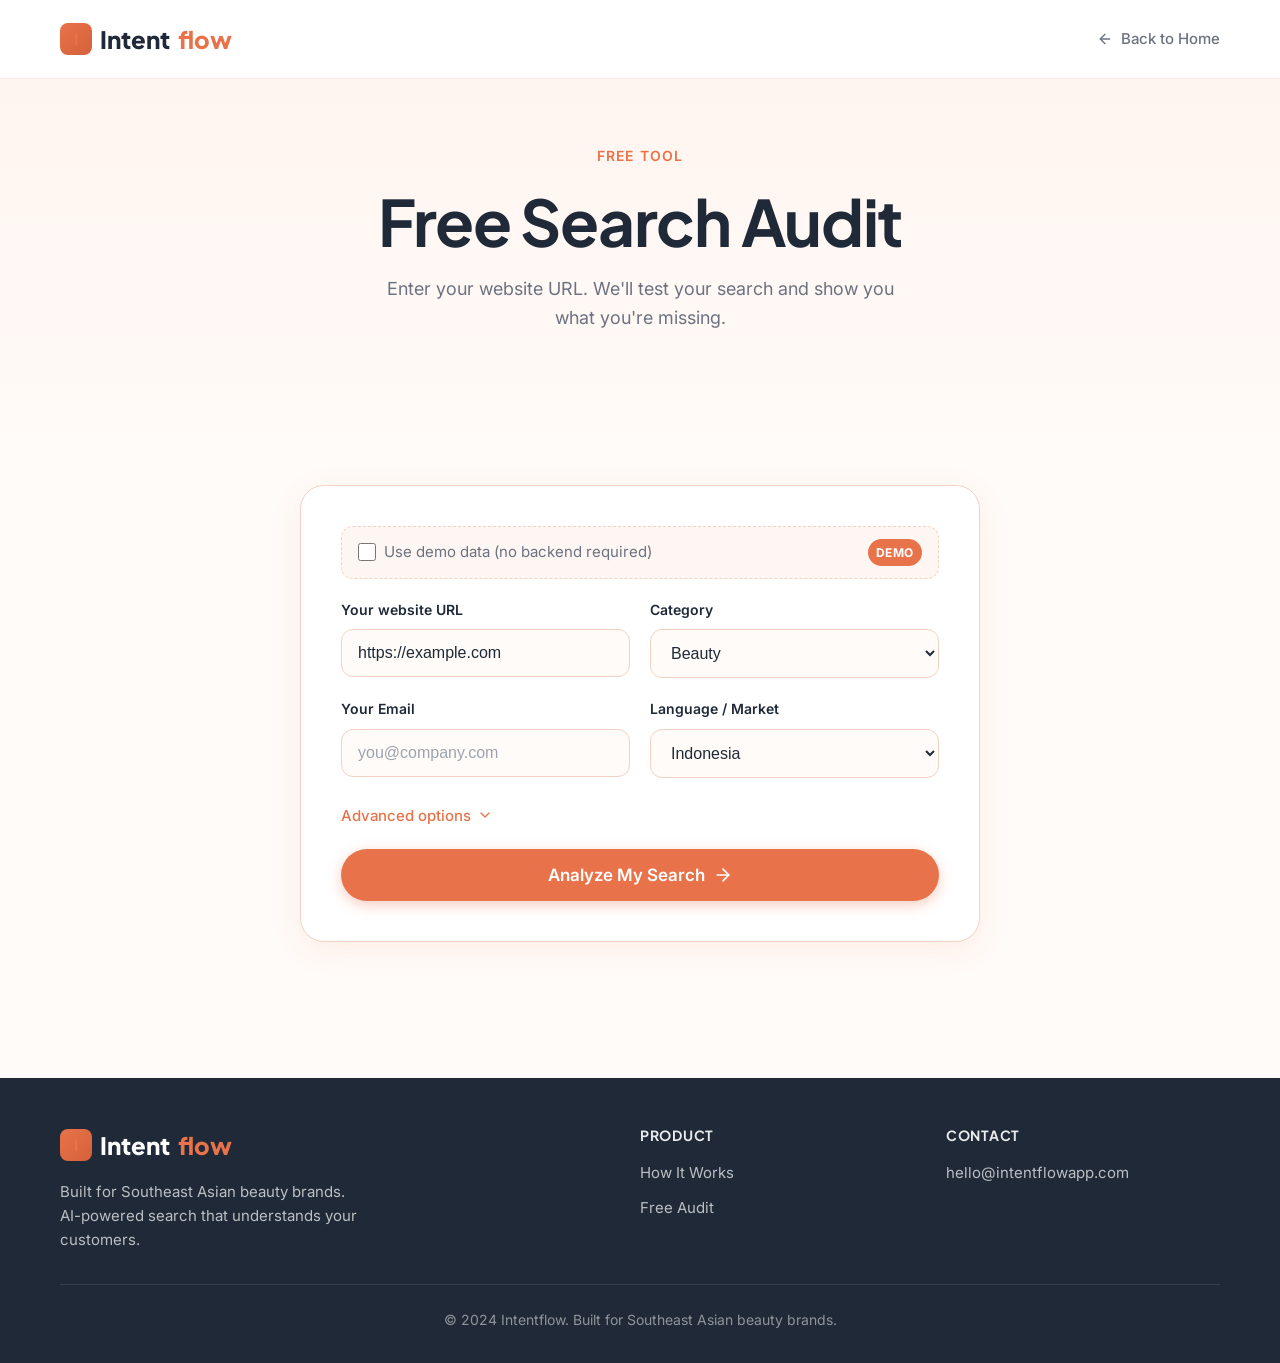
==== commit 12072f4a: "feat: replace audit forms with fetch POST to api.intentflowapp.com" ====
--- a/audit/index.html
+++ b/audit/index.html
@@ -776,6 +776,10 @@
             </div>
 
             <div class="form-row">
+              <div class="form-group" style="flex: 2;">
+                <label for="userEmail">Your Email</label>
+                <input type="email" id="userEmail" name="userEmail" placeholder="you@company.com" required>
+              </div>
               <div class="form-group">
                 <label for="market">Language / Market</label>
                 <select id="market" name="market" required>
@@ -1082,6 +1086,8 @@
         formMessage.textContent = '';
       }
 
+      const AUDIT_API = 'https://api.intentflowapp.com/api/audit/report';
+
       // Main audit flow
       auditForm.addEventListener('submit', async function (e) {
         e.preventDefault();
@@ -1090,12 +1096,12 @@
         const siteUrl = document.getElementById('siteUrl').value.trim();
         const category = document.getElementById('category').value;
         const market = document.getElementById('market').value;
+        const userEmail = document.getElementById('userEmail').value.trim();
         const searchUrlPattern = document.getElementById('searchUrlPattern').value.trim();
-        const apiEndpoint = document.getElementById('apiEndpoint').value.trim();
         const useDemo = demoModeCheckbox.checked;
 
-        if (!siteUrl) {
-          showFormMessage('Please enter your website URL.', 'error');
+        if (!siteUrl || !userEmail) {
+          showFormMessage('Please enter your website URL and email.', 'error');
           return;
         }
 
@@ -1103,58 +1109,54 @@
         clearFormMessage();
         resultsSection.classList.remove('active');
         actionSection.classList.remove('active');
-        progressSection.classList.add('active');
-        testedQueriesEl.innerHTML = '';
-        progressFill.style.width = '0%';
-        progressCount.textContent = '0/13';
-        currentQueryEl.innerHTML = 'Preparing audit...';
 
         const originalBtnText = analyzeBtn.innerHTML;
         analyzeBtn.disabled = true;
         analyzeBtn.innerHTML = '<span class="spinner"></span> Analyzing...';
 
         try {
-          let data;
-          let isDemo = useDemo;
-
-          if (!useDemo) {
+          if (useDemo) {
+            progressSection.classList.add('active');
+            testedQueriesEl.innerHTML = '';
+            progressFill.style.width = '0%';
+            progressCount.textContent = '0/13';
+            currentQueryEl.innerHTML = 'Preparing audit...';
+            const data = buildDemoResult(siteUrl, category, market);
+            await animateProgress(data.test_results);
+            renderResults(data, true);
+            return;
+          }
+
+          const payload = {
+            site_url: siteUrl,
+            user_email: userEmail,
+            category: category,
+            market: market
+          };
+          if (searchUrlPattern) payload.search_url_pattern = searchUrlPattern;
+
+          const response = await fetch(AUDIT_API, {
+            method: 'POST',
+            headers: { 'Content-Type': 'application/json' },
+            body: JSON.stringify(payload)
+          });
+
+          if (response.ok) {
+            showFormMessage('Thanks! Your audit report is being generated.', 'success');
+            auditForm.reset();
+          } else {
+            let detail = 'Server error';
             try {
-              const payload = {
-                site_url: siteUrl,
-                category: category,
-                market: market
-              };
-              if (searchUrlPattern) payload.search_url_pattern = searchUrlPattern;
-
-              const response = await fetch(apiEndpoint, {
-                method: 'POST',
-                headers: { 'Content-Type': 'application/json' },
-                body: JSON.stringify(payload)
-              });
-
-              if (!response.ok) {
-                const err = await response.json().catch(() => ({}));
-                throw new Error(err.detail?.error || `API returned ${response.status}`);
-              }
-
-              data = await response.json();
-            } catch (apiError) {
-              console.warn('API call failed, falling back to demo data:', apiError);
-              isDemo = true;
-              data = buildDemoResult(siteUrl, category, market);
+              const data = await response.json();
+              detail = data.detail || data.message || response.statusText;
+            } catch (_) {
+              detail = response.statusText || 'Server error';
             }
-          } else {
-            data = buildDemoResult(siteUrl, category, market);
+            showFormMessage('Sorry, something went wrong: ' + detail, 'error');
           }
-
-          // Animate progress through each test word
-          await animateProgress(data.test_results);
-
-          // Render final results
-          renderResults(data, isDemo);
         } catch (error) {
           console.error('Audit failed:', error);
-          showFormMessage('Audit failed: ' + error.message, 'error');
+          showFormMessage('Unable to connect. Please check your network and try again.', 'error');
           progressSection.classList.remove('active');
         } finally {
           isRunning = false;
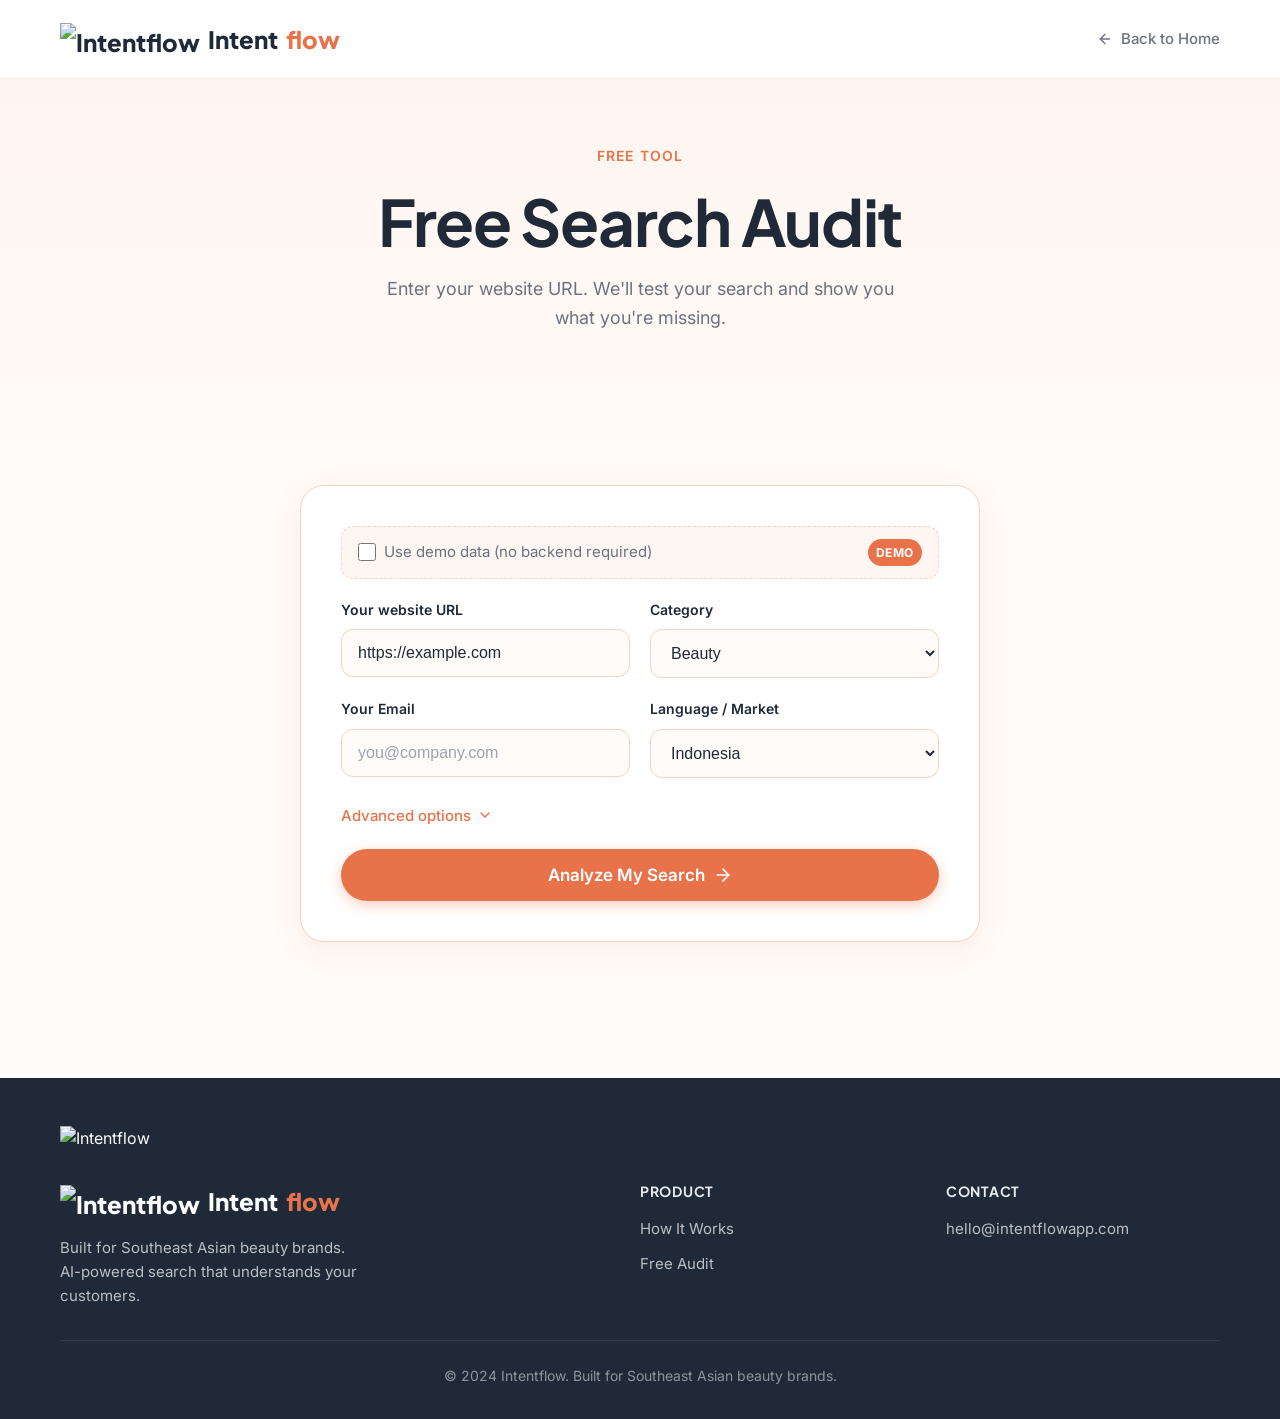
==== commit 6ad5fd4b: "Add logo and favicon to website" ====
--- a/audit/index.html
+++ b/audit/index.html
@@ -719,6 +719,7 @@
       z-index: 2;
     }
   </style>
+  <link rel="icon" type="image/png" href="/logo.png">
   <title>Free Search Audit - Intentflow</title>
 </head>
 <body>
@@ -726,7 +727,7 @@
   <header class="audit-header">
     <div class="container">
       <a href="../index.html" class="logo">
-        <span class="logo-icon">I</span>
+        <img src="/logo.png" alt="Intentflow" class="logo-img">
         Intent<span>flow</span>
       </a>
       <a href="../index.html" class="back-link">
@@ -919,10 +920,11 @@
   <!-- Footer -->
   <footer class="footer">
     <div class="container">
+      <img src="/logo.png" alt="Intentflow" class="footer-logo">
       <div class="footer-grid">
         <div class="footer-brand">
           <a href="../index.html" class="logo">
-            <span class="logo-icon">I</span>
+            <img src="/logo.png" alt="Intentflow" class="logo-img">
             Intent<span>flow</span>
           </a>
           <p>Built for Southeast Asian beauty brands. AI-powered search that understands your customers.</p>
--- a/css/style.css
+++ b/css/style.css
@@ -262,6 +262,12 @@
   color: white;
   font-size: 1rem;
   font-weight: 700;
+}
+
+.logo-img {
+  height: 32px;
+  width: auto;
+  display: block;
 }
 
 .nav-links {
@@ -991,6 +997,13 @@
   max-width: 300px;
 }
 
+.footer-logo {
+  display: block;
+  margin: 0 auto 1rem;
+  height: 40px;
+  width: auto;
+}
+
 .footer-title {
   font-size: 0.875rem;
   font-weight: 700;
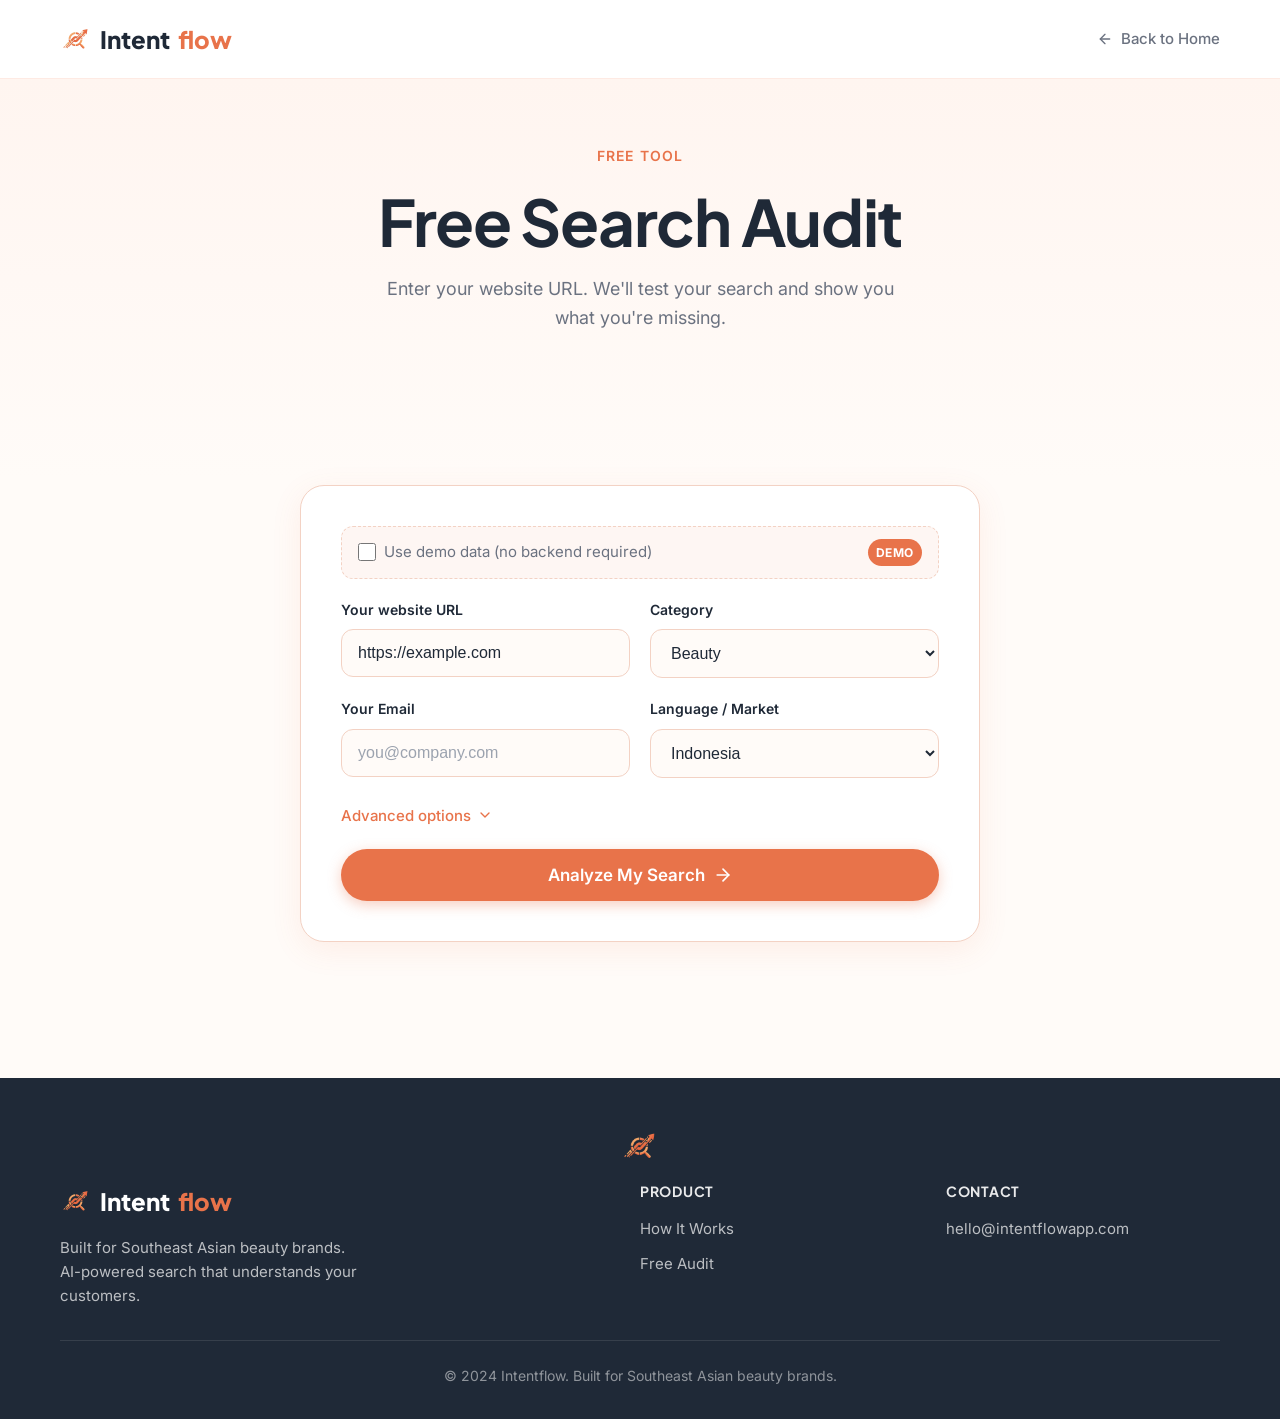
==== commit d8db5535: "Add Pet Care & Nutrition category option" ====
--- a/audit/index.html
+++ b/audit/index.html
@@ -772,6 +772,7 @@
                   <option value="beauty" selected>Beauty</option>
                   <option value="fashion">Fashion</option>
                   <option value="home">Home & Living</option>
+                  <option value="pet">🐾 Pet Care & Nutrition（宠物健康与食品）</option>
                 </select>
               </div>
             </div>
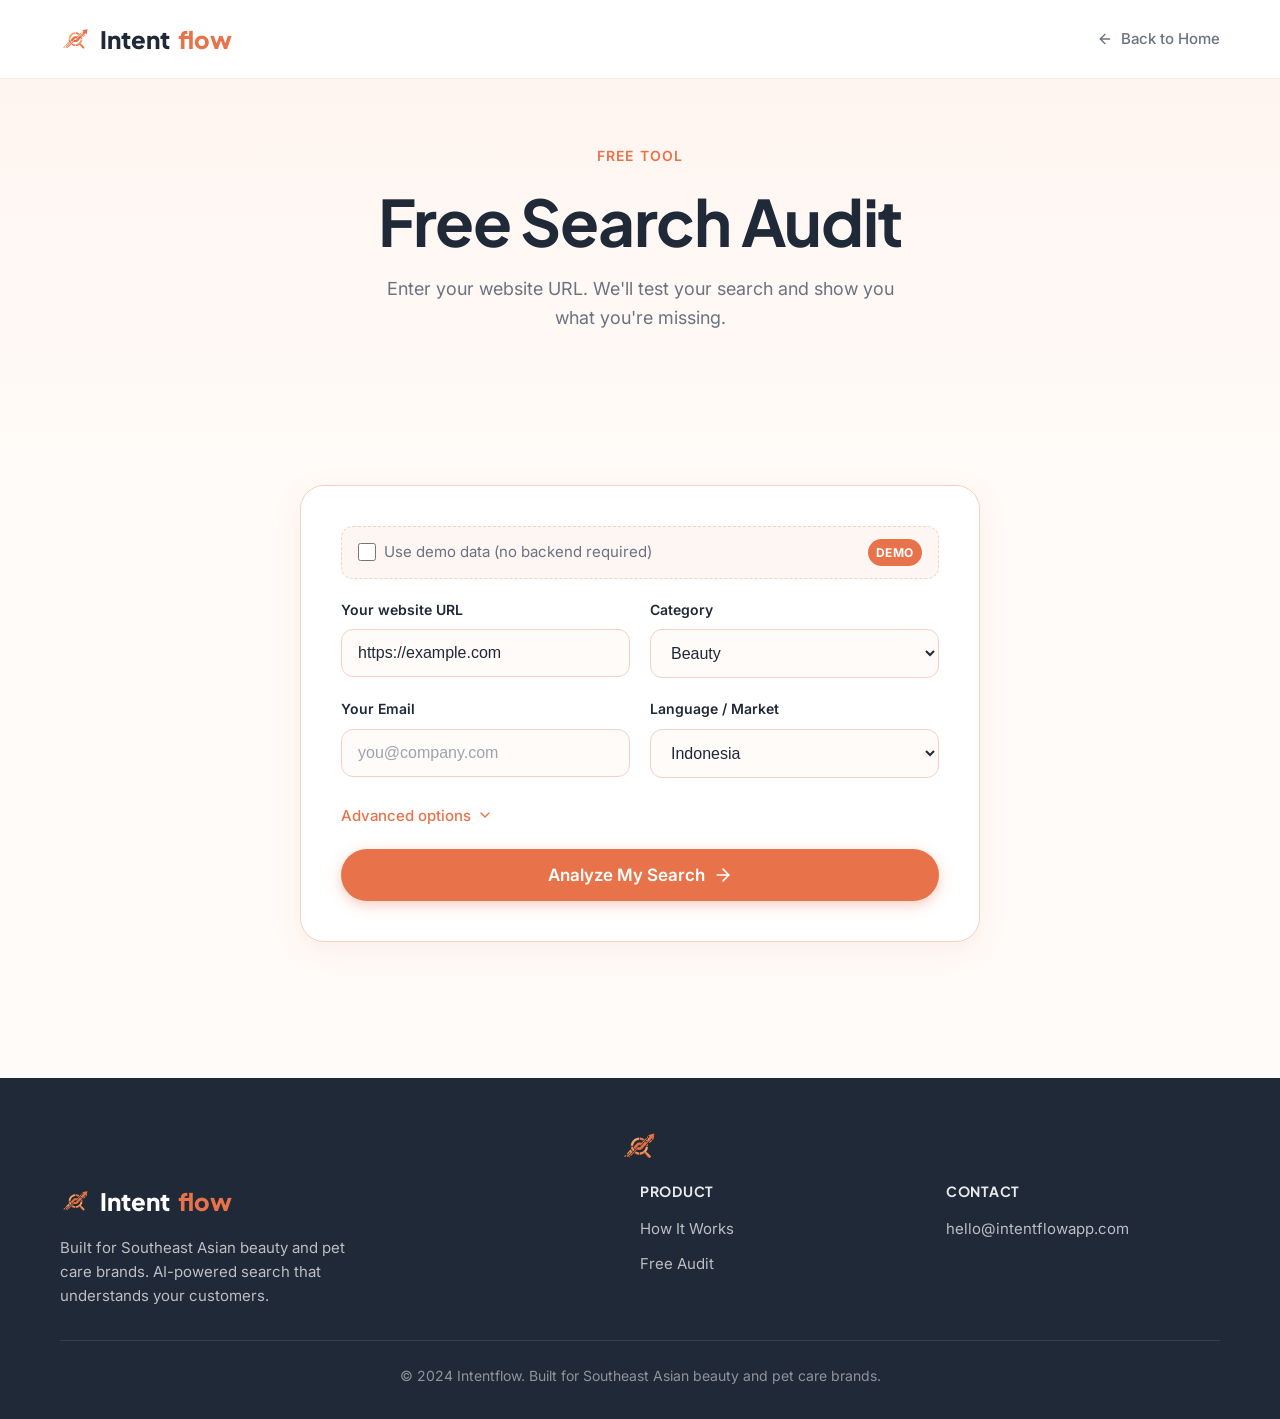
==== commit ef04c749: "Update website copy to reflect beauty and pet care coverage" ====
--- a/audit/index.html
+++ b/audit/index.html
@@ -4,7 +4,7 @@
   <meta charset="UTF-8">
   <meta name="viewport" content="width=device-width, initial-scale=1.0">
   <meta name="description" content="Free search audit for your D2C store. See what your customers can't find and how AI search fixes it.">
-  <meta name="keywords" content="search audit, D2C audit, AI search, beauty search">
+  <meta name="keywords" content="search audit, D2C audit, AI search, beauty search, pet care search">
   <meta name="author" content="Intentflow">
   <meta name="robots" content="index, follow">
   <meta property="og:title" content="Free Search Audit - Intentflow">
@@ -928,7 +928,7 @@
             <img src="/logo.png" alt="Intentflow" class="logo-img">
             Intent<span>flow</span>
           </a>
-          <p>Built for Southeast Asian beauty brands. AI-powered search that understands your customers.</p>
+          <p>Built for Southeast Asian beauty and pet care brands. AI-powered search that understands your customers.</p>
         </div>
         <div class="footer-nav">
           <h4 class="footer-title">Product</h4>
@@ -945,7 +945,7 @@
         </div>
       </div>
       <div class="footer-bottom">
-        <p>© 2024 Intentflow. Built for Southeast Asian beauty brands.</p>
+        <p>© 2024 Intentflow. Built for Southeast Asian beauty and pet care brands.</p>
       </div>
     </div>
   </footer>
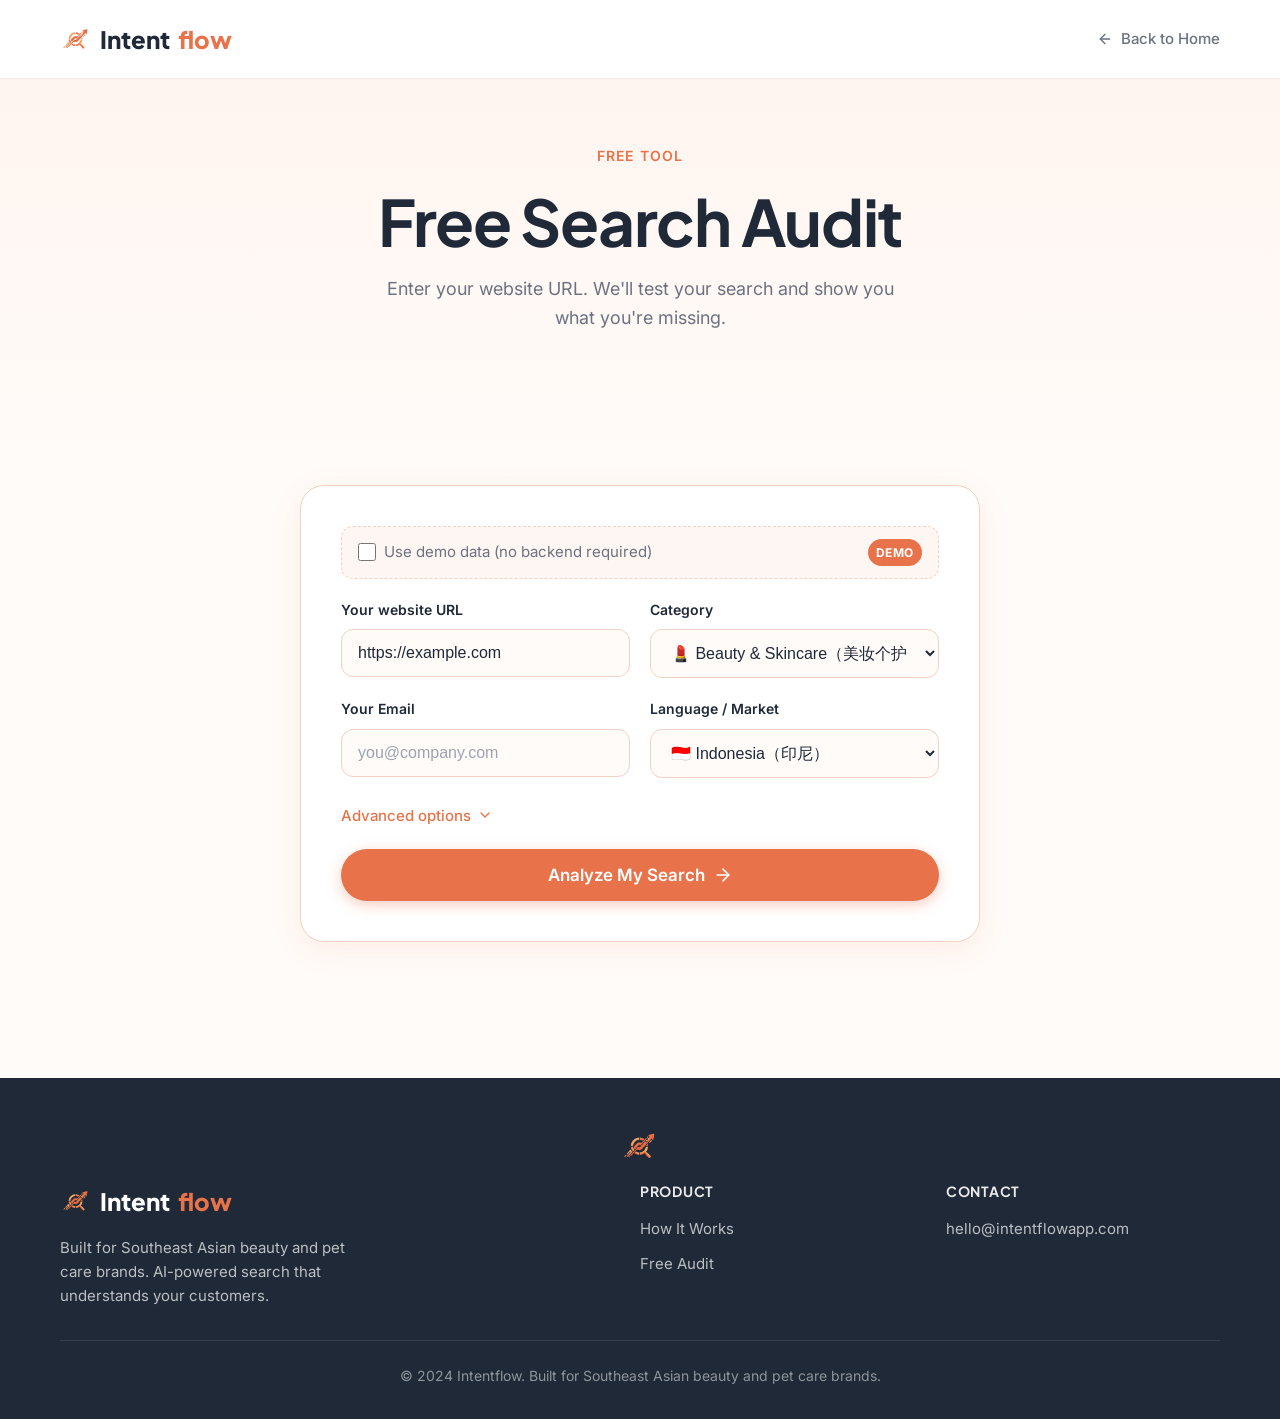
==== commit 86f0d39d: "Limit category and market dropdowns to fully covered options" ====
--- a/audit/index.html
+++ b/audit/index.html
@@ -769,9 +769,7 @@
               <div class="form-group">
                 <label for="category">Category</label>
                 <select id="category" name="category" required>
-                  <option value="beauty" selected>Beauty</option>
-                  <option value="fashion">Fashion</option>
-                  <option value="home">Home & Living</option>
+                  <option value="beauty" selected>💄 Beauty & Skincare（美妆个护）</option>
                   <option value="pet">🐾 Pet Care & Nutrition（宠物健康与食品）</option>
                 </select>
               </div>
@@ -785,9 +783,7 @@
               <div class="form-group">
                 <label for="market">Language / Market</label>
                 <select id="market" name="market" required>
-                  <option value="id" selected>Indonesia</option>
-                  <option value="th">Thailand</option>
-                  <option value="vn">Vietnam</option>
+                  <option value="id" selected>🇮🇩 Indonesia（印尼）</option>
                 </select>
               </div>
               <div class="form-group" style="display: none;">
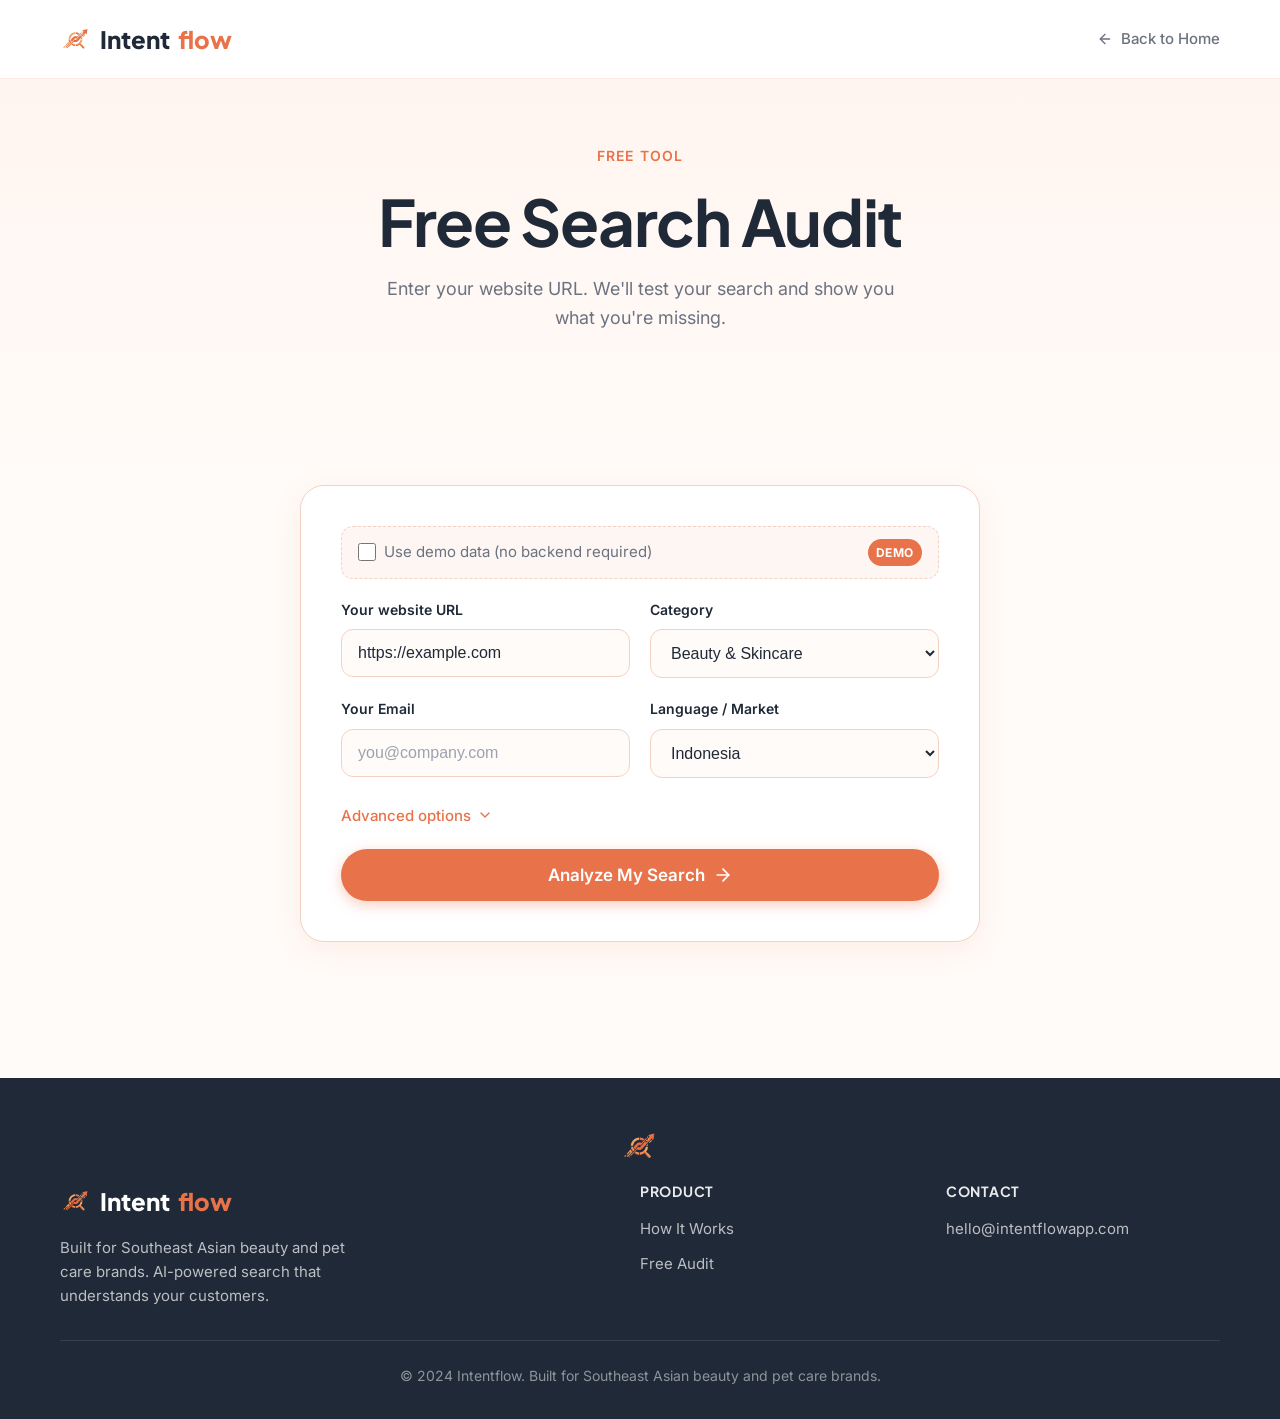
==== commit 37b0ab99: "Use English-only labels for category and market dropdowns" ====
--- a/audit/index.html
+++ b/audit/index.html
@@ -769,8 +769,8 @@
               <div class="form-group">
                 <label for="category">Category</label>
                 <select id="category" name="category" required>
-                  <option value="beauty" selected>💄 Beauty & Skincare（美妆个护）</option>
-                  <option value="pet">🐾 Pet Care & Nutrition（宠物健康与食品）</option>
+                  <option value="beauty" selected>Beauty & Skincare</option>
+                  <option value="pet">Pet Care & Nutrition</option>
                 </select>
               </div>
             </div>
@@ -783,7 +783,7 @@
               <div class="form-group">
                 <label for="market">Language / Market</label>
                 <select id="market" name="market" required>
-                  <option value="id" selected>🇮🇩 Indonesia（印尼）</option>
+                  <option value="id" selected>Indonesia</option>
                 </select>
               </div>
               <div class="form-group" style="display: none;">
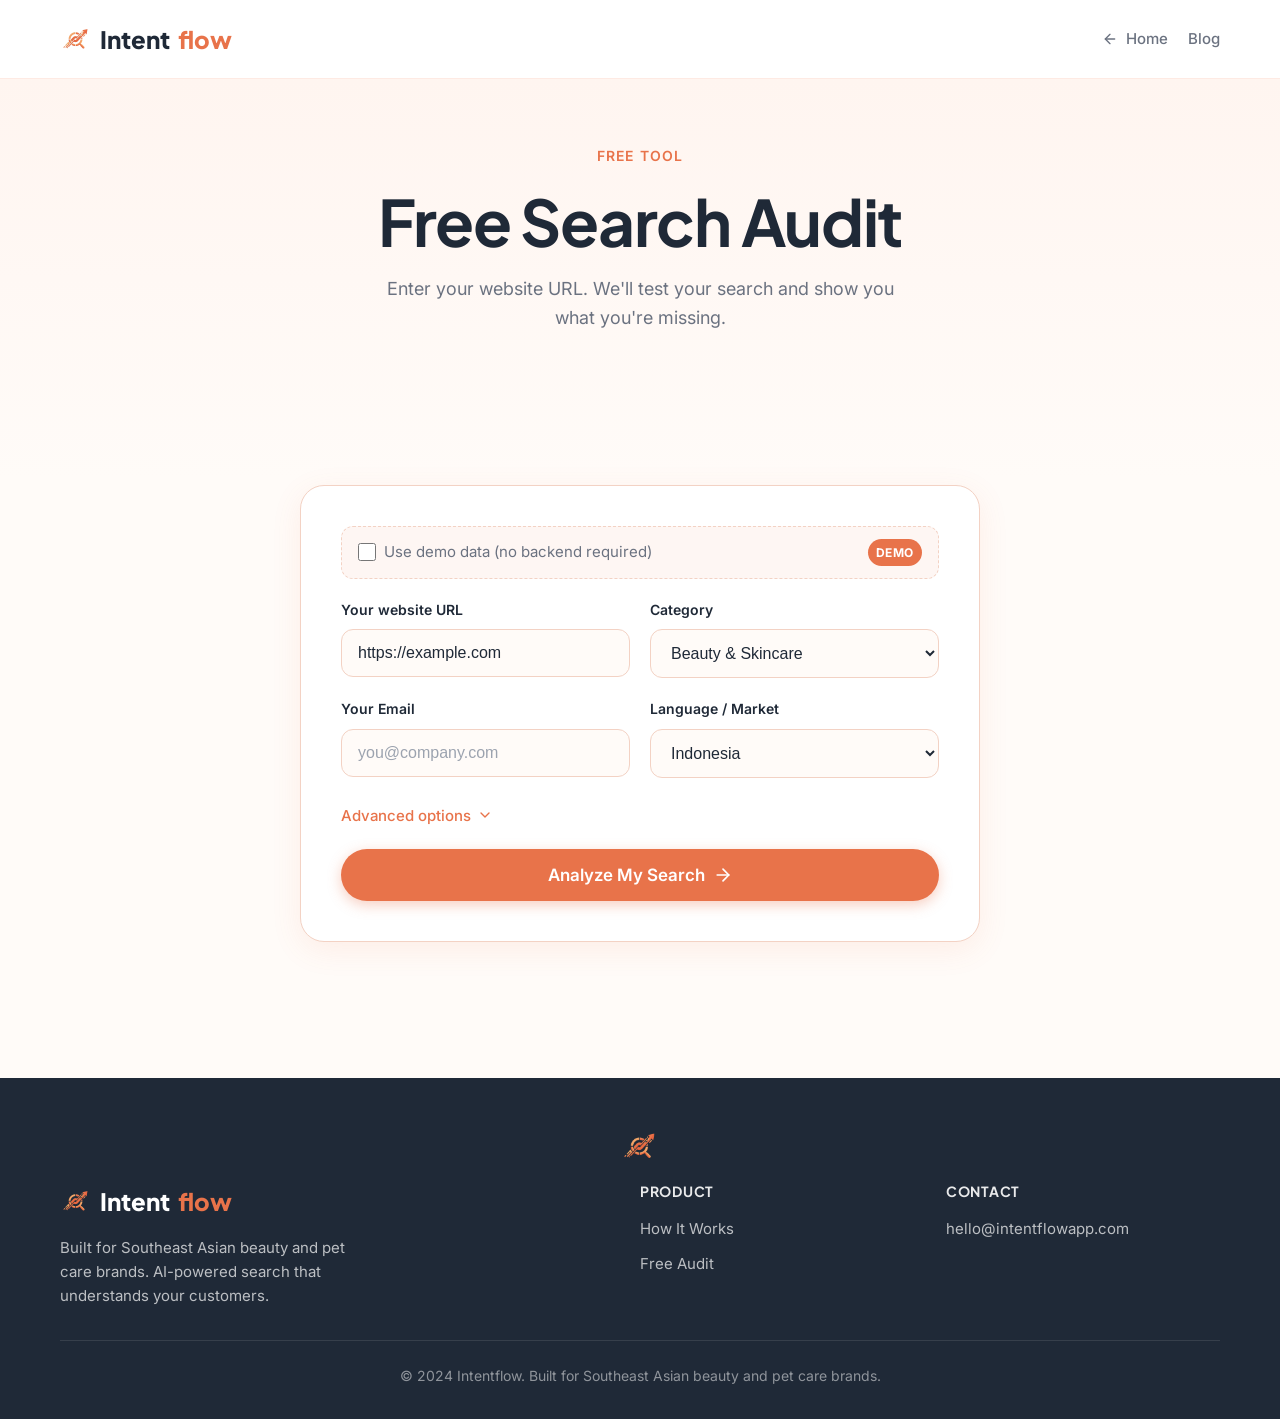
==== commit 1d60195d: "Add Markdown-based blog with listing and post pages" ====
--- a/audit/index.html
+++ b/audit/index.html
@@ -44,6 +44,12 @@
       color: var(--primary);
     }
 
+    .header-nav {
+      display: flex;
+      align-items: center;
+      gap: 1.25rem;
+    }
+
     .audit-page {
       padding-top: 0;
       min-height: auto;
@@ -730,13 +736,16 @@
         <img src="/logo.png" alt="Intentflow" class="logo-img">
         Intent<span>flow</span>
       </a>
-      <a href="../index.html" class="back-link">
-        <svg width="16" height="16" viewBox="0 0 24 24" fill="none" stroke="currentColor" stroke-width="2" stroke-linecap="round" stroke-linejoin="round">
-          <path d="M19 12H5"/>
-          <path d="M12 19l-7-7 7-7"/>
-        </svg>
-        Back to Home
-      </a>
+      <nav class="header-nav">
+        <a href="../index.html" class="back-link">
+          <svg width="16" height="16" viewBox="0 0 24 24" fill="none" stroke="currentColor" stroke-width="2" stroke-linecap="round" stroke-linejoin="round">
+            <path d="M19 12H5"/>
+            <path d="M12 19l-7-7 7-7"/>
+          </svg>
+          Home
+        </a>
+        <a href="../blog/" class="back-link">Blog</a>
+      </nav>
     </div>
   </header>
 
